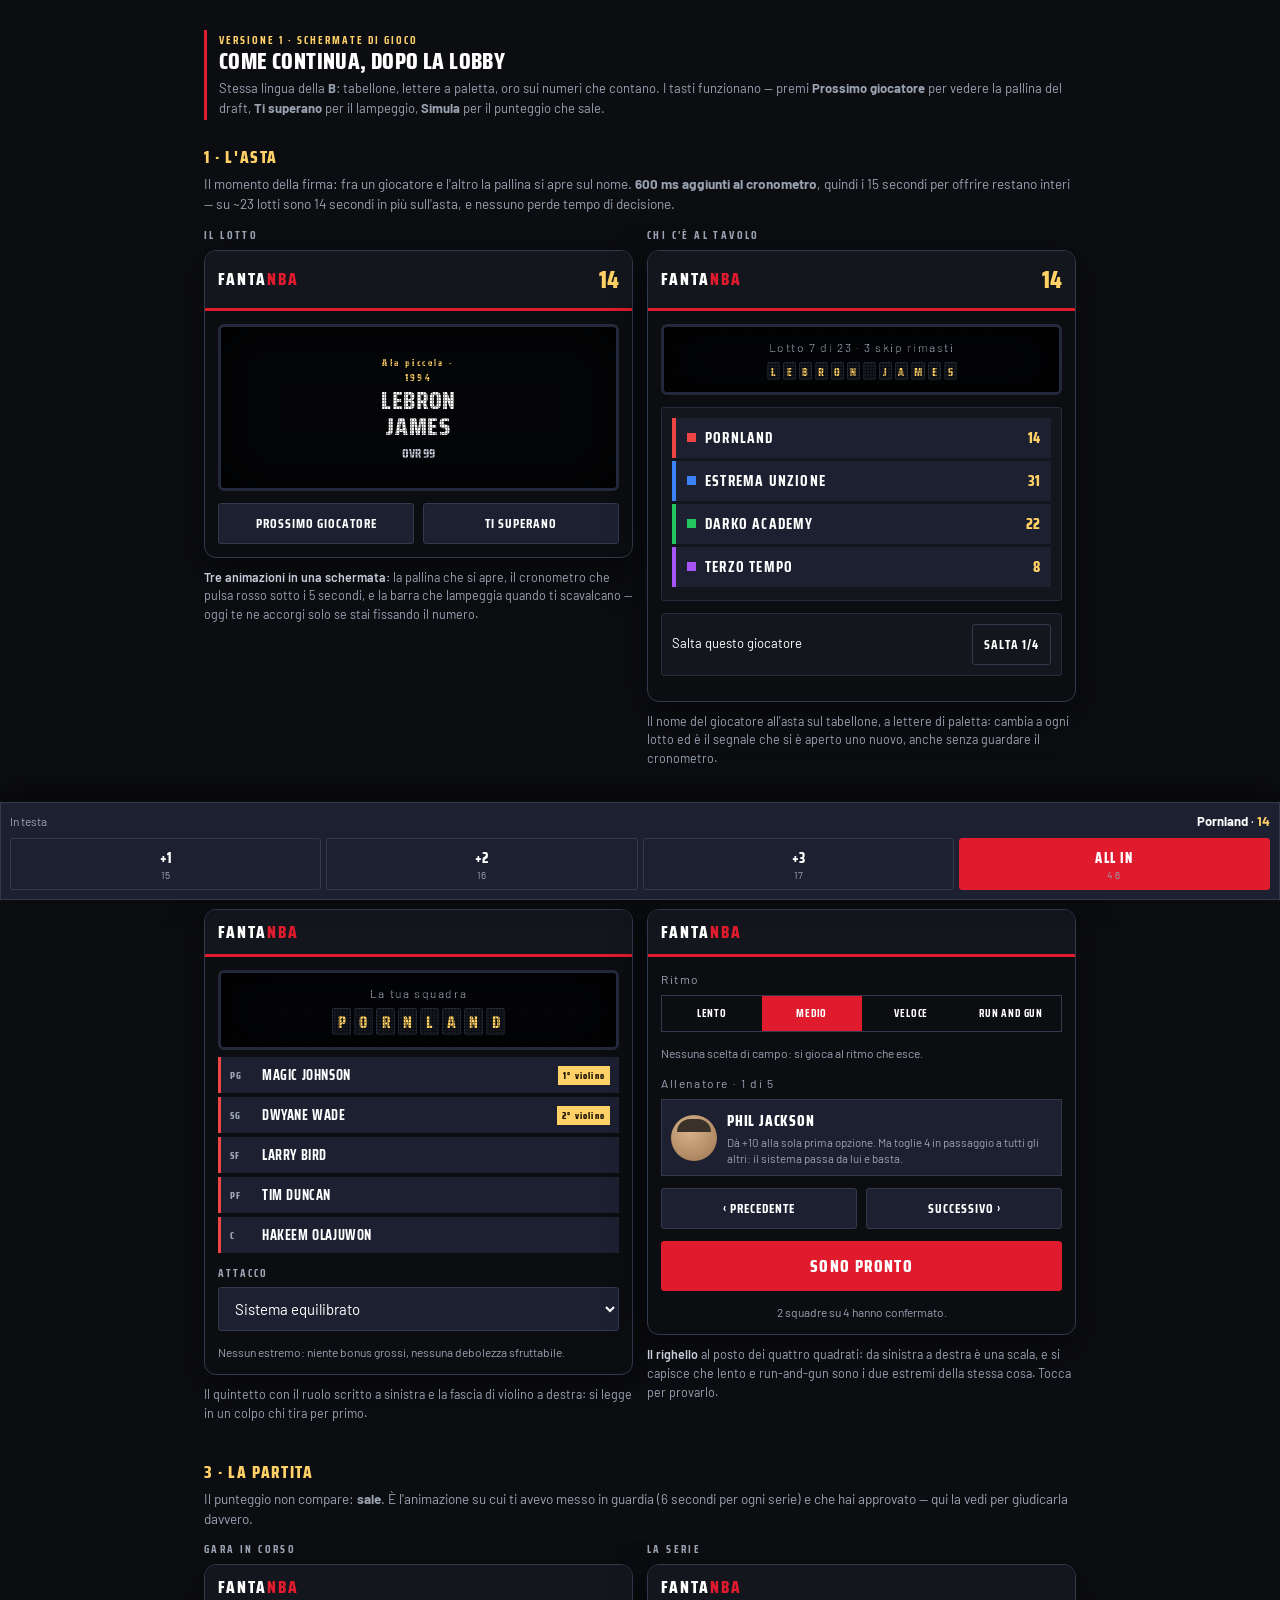
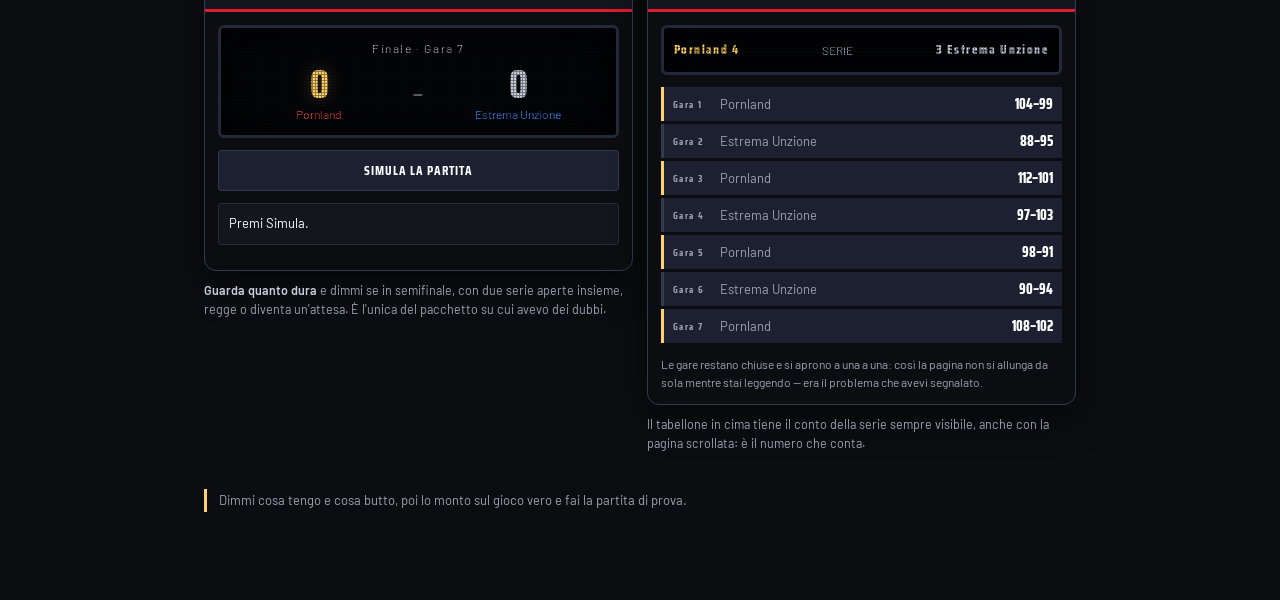
==== anteprima-gioco.html @ 83596731 "anteprima: asta, impostazioni e partita nella lingua della B Le tre schermate che vengono dopo la lo" ====
<!DOCTYPE html>
<html lang="it">
<head>
  <meta charset="utf-8">
  <meta name="viewport" content="width=device-width, initial-scale=1, viewport-fit=cover">
  <meta name="theme-color" content="#0c0d11">
  <title>Fanta NBA — le schermate di gioco nella direzione B</title>

  <link rel="preconnect" href="https://fonts.googleapis.com">
  <link rel="preconnect" href="https://fonts.gstatic.com" crossorigin>
  <link rel="stylesheet" href="https://fonts.googleapis.com/css2?family=Saira+Condensed:wght@600;700;800&family=Barlow:wght@400;500;600;700&display=swap">
  <link rel="stylesheet" href="./css/style.css">

  <style>
    body { padding-bottom: 50px; }
    .wrap { max-width: 900px; margin: 0 auto; padding: 14px; }
    .intro { border-left: 3px solid var(--red); padding: 2px 0 2px 12px; margin: 16px 0 24px; }
    .marchio { font: 700 11px var(--cond); letter-spacing: 2px; text-transform: uppercase; color: var(--gold); }
    .dir { margin-bottom: 36px; }
    .dir > .testa { font: 800 17px var(--cond); letter-spacing: 1.6px; text-transform: uppercase; color: var(--gold); margin-bottom: 4px; }
    .dir > .cosa { font-size: 13.5px; color: var(--muted); margin-bottom: 12px; line-height: 1.5; }
    .coppia { display: grid; gap: 14px; grid-template-columns: 1fr; }
    @media (min-width: 720px) { .coppia { grid-template-columns: 1fr 1fr; } }
    .telefono { border: 1px solid var(--line-2); border-radius: 12px; overflow: hidden;
      background: var(--bg); box-shadow: 0 12px 34px rgba(0,0,0,.5); }
    .finta-topbar { display: flex; align-items: center; justify-content: space-between;
      padding: 9px 13px; background: var(--surface); border-bottom: 3px solid var(--red); }
    .finta-topbar .brand { font: 800 17px var(--cond); letter-spacing: 2px; text-transform: uppercase; }
    .finta-topbar .brand span { color: var(--red); }
    .schermo { padding: 13px; }
    .nota { font-size: 12.5px; color: var(--muted); margin-top: 10px; line-height: 1.5; }
    .nota b { color: var(--muted-2); font-weight: 600; }
    .et { font: 700 11px var(--cond); letter-spacing: 2.4px; text-transform: uppercase; color: var(--muted); margin-bottom: 6px; }

    /* ===== il linguaggio del tabellone, ripreso dalla home ===== */
    .jumbo { background: #05060a; border: 3px solid #23293a; border-radius: 6px;
      padding: 11px 10px 12px; position: relative; overflow: hidden;
      box-shadow: inset 0 0 50px rgba(0,0,0,.9); }
    .jumbo::before { content: ''; position: absolute; inset: 0; pointer-events: none; z-index: 3;
      background-image: radial-gradient(circle, rgba(0,0,0,.42) 1px, transparent 1.1px); background-size: 3px 3px; }
    .flap { display: flex; gap: 3px; justify-content: center; flex-wrap: wrap; }
    .flap span { display: grid; place-items: center; min-width: 19px; height: 27px; padding: 0 2px;
      background: #14181f; border: 1px solid #262d3d; border-radius: 2px;
      font: 800 17px var(--cond); color: var(--gold); backface-visibility: hidden; }
    .flap.mini span { min-width: 13px; height: 18px; font-size: 11.5px; }
    .flap span.gira { animation: paletta .3s ease-in-out; }
    @keyframes paletta { 0%{transform:rotateX(0)} 49%{transform:rotateX(-90deg);color:#6b5a2a}
      51%{transform:rotateX(90deg);color:#6b5a2a} 100%{transform:rotateX(0)} }

    /* ===== 1. ASTA: la pallina che si apre sul nome ===== */
    .lotto { position: relative; min-height: 138px; display: grid; place-items: center; }
    .sfera { position: relative; width: 104px; height: 104px; }
    .mezzo { position: absolute; left: 0; width: 104px; height: 52px;
      background: radial-gradient(circle at 36% 40%, #f5924a, #cf5f1c 60%, #7d340a);
      transition: transform .3s cubic-bezier(.3,.9,.3,1), opacity .2s linear .2s; }
    .mezzo.su { top: 0; border-radius: 104px 104px 0 0; box-shadow: inset 0 3px 8px rgba(255,255,255,.2); }
    .mezzo.giu { top: 52px; border-radius: 0 0 104px 104px; box-shadow: inset 0 -4px 9px rgba(0,0,0,.4); }
    .cuc { position: absolute; left: 0; top: 50px; width: 104px; height: 4px; background: #2a1405; z-index: 2; }
    .aperto .mezzo.su { transform: translateY(-46px) rotate(-10deg); opacity: 0; }
    .aperto .mezzo.giu { transform: translateY(46px) rotate(8deg); opacity: 0; }
    .aperto .cuc { opacity: 0; transition: opacity .15s; }

    .scheda { position: absolute; inset: 0; display: grid; place-items: center; text-align: center;
      opacity: 0; transform: scale(.9); transition: opacity .24s ease-out .18s, transform .3s cubic-bezier(.2,.9,.3,1) .18s; }
    .aperto .scheda { opacity: 1; transform: none; }
    .scheda .ruolo { font: 800 10px var(--cond); letter-spacing: 2.4px; color: var(--gold); }
    .scheda .nome { font: 800 25px/1.04 var(--cond); letter-spacing: .6px; text-transform: uppercase; margin-top: 3px; }
    .scheda .ovr { font: 800 13px var(--cond); color: var(--muted-2); margin-top: 3px; }

    /* il cronometro: negli ultimi cinque secondi pulsa */
    .crono { font: 800 25px var(--cond); color: var(--gold); }
    .crono.rosso { color: var(--red); animation: battito 1s ease-in-out infinite; }
    @keyframes battito { 0%,100%{transform:scale(1);opacity:1} 50%{transform:scale(1.13);opacity:.72} }

    /* superato: la barra lampeggia. E' il buco vero dell'asta di oggi. */
    .bidbar { border: 1px solid var(--line-2); background: var(--surface-2); padding: 9px; margin-top: 10px; }
    .bidbar.superato { animation: lampo .5s ease-out 2; }
    @keyframes lampo { 0%,100%{background:var(--surface-2);border-color:var(--line-2)}
      45%{background:rgba(224,27,46,.26);border-color:var(--red)} }
    .rilanci { display: grid; grid-template-columns: repeat(4,1fr); gap: 5px; margin-top: 7px; }
    .rilanci button { padding: 8px 2px; font: 800 14px var(--cond); }
    .rilanci button small { display: block; font: 400 10px Barlow; color: var(--muted); }

    /* ===== 2. IMPOSTAZIONI ===== */
    .righello { display: flex; gap: 0; margin-top: 7px; border: 1px solid var(--line-2); }
    .righello button { flex: 1; border: 0; border-radius: 0; padding: 9px 2px; background: transparent;
      font: 700 11px var(--cond); letter-spacing: .8px; text-transform: uppercase; }
    .righello button.on { background: var(--red); }
    .slot5 { display: grid; gap: 4px; margin-top: 7px; }
    .slotr { display: flex; align-items: center; gap: 8px; background: var(--surface-2);
      border-left: 3px solid var(--tc); padding: 7px 9px; }
    .slotr .pos { font: 800 10px var(--cond); letter-spacing: 1.4px; color: var(--muted); min-width: 24px; }
    .slotr .gio { font: 700 14px var(--cond); letter-spacing: .6px; text-transform: uppercase; }
    .slotr .v { margin-left: auto; font: 800 9.5px var(--cond); letter-spacing: 1.2px;
      background: var(--gold); color: var(--gold-ink); padding: 2px 5px; }
    .coach { display: flex; align-items: center; gap: 10px; background: var(--surface-2);
      border: 1px solid var(--line-2); padding: 9px; margin-top: 7px; }
    .coach .testa { width: 46px; height: 46px; border-radius: 50%; flex: none;
      background: radial-gradient(circle at 40% 32%, #d9b48c, #9c7550); position: relative; overflow: hidden; }
    .coach .testa::after { content: ''; position: absolute; left: 6px; right: 6px; top: 4px; height: 13px;
      border-radius: 14px 14px 0 0; background: #3a3129; }
    .coach .n { font: 800 15px var(--cond); letter-spacing: .8px; text-transform: uppercase; }
    .coach .d { font-size: 11.5px; color: var(--muted); line-height: 1.35; margin-top: 2px; }

    /* ===== 3. PARTITA ===== */
    .punteggio { display: grid; grid-template-columns: 1fr auto 1fr; align-items: center; gap: 6px; }
    .punteggio .sq { text-align: center; }
    .punteggio .p { font: 800 40px/1 var(--cond); color: var(--gold); text-shadow: 0 0 18px rgba(255,209,102,.3); }
    .punteggio .p.perde { color: var(--muted-2); text-shadow: none; }
    .punteggio .vs { font: 800 12px var(--cond); color: var(--muted); }
    .gara { display: flex; align-items: center; gap: 7px; background: var(--surface-2);
      padding: 6px 9px; margin-bottom: 3px; border-left: 3px solid var(--line-2); }
    .gara.vinta { border-left-color: var(--gold); }
    .gara .g { font: 700 10px var(--cond); letter-spacing: 1.4px; color: var(--muted); min-width: 40px; }
    .gara .r { font: 800 14px var(--cond); margin-left: auto; }
    .serie { font: 800 13px var(--cond); letter-spacing: 1.4px; color: var(--gold); }

    @media (prefers-reduced-motion: reduce) {
      .flap span.gira, .crono.rosso, .bidbar.superato { animation: none !important; }
      .mezzo, .scheda { transition: none !important; }
    }
  </style>
</head>
<body>
  <div class="wrap">
    <div class="intro">
      <p class="marchio">Versione 1 · schermate di gioco</p>
      <h2 style="margin-bottom:6px">Come continua, dopo la lobby</h2>
      <p class="small muted">Stessa lingua della <b>B</b>: tabellone, lettere a paletta, oro sui numeri che
        contano. I tasti funzionano — premi <b>Prossimo giocatore</b> per vedere la pallina del draft,
        <b>Ti superano</b> per il lampeggio, <b>Simula</b> per il punteggio che sale.</p>
    </div>

    <!-- ===================== ASTA ===================== -->
    <section class="dir">
      <div class="testa">1 · L'asta</div>
      <p class="cosa">Il momento della firma: fra un giocatore e l'altro la pallina si apre sul nome.
        <b>600 ms aggiunti al cronometro</b>, quindi i 15 secondi per offrire restano interi — su ~23 lotti
        sono 14 secondi in più sull'asta, e nessuno perde tempo di decisione.</p>
      <div class="coppia">
        <div>
          <div class="et">Il lotto</div>
          <div class="telefono">
            <div class="finta-topbar">
              <div class="brand">FANTA<span>NBA</span></div>
              <span class="crono" id="crono">15</span>
            </div>
            <div class="schermo">
              <div class="jumbo">
                <div class="lotto" id="lotto">
                  <div class="sfera">
                    <div class="mezzo su"></div><div class="cuc"></div><div class="mezzo giu"></div>
                    <div class="scheda">
                      <div class="ruolo" id="r-ruolo">Ala piccola · 1994</div>
                      <div class="nome" id="r-nome">LeBron<br>James</div>
                      <div class="ovr" id="r-ovr">OVR 99</div>
                    </div>
                  </div>
                </div>
              </div>
              <div class="bidbar" id="bidbar">
                <div class="row spread">
                  <span class="tiny muted">In testa</span>
                  <span class="small"><b id="chi-testa">Pornland</b> · <b style="color:var(--gold)" id="q-testa">14</b></span>
                </div>
                <div class="rilanci">
                  <button>+1<small>15</small></button><button>+2<small>16</small></button>
                  <button>+3<small>17</small></button><button class="primary">All in<small>46</small></button>
                </div>
              </div>
              <div class="row mt">
                <button class="sm grow" id="btn-lotto">Prossimo giocatore</button>
                <button class="sm grow" id="btn-superato">Ti superano</button>
              </div>
            </div>
          </div>
          <p class="nota"><b>Tre animazioni in una schermata:</b> la pallina che si apre, il cronometro che
            pulsa rosso sotto i 5 secondi, e la barra che lampeggia quando ti scavalcano — oggi te ne
            accorgi solo se stai fissando il numero.</p>
        </div>

        <div>
          <div class="et">Chi c'è al tavolo</div>
          <div class="telefono">
            <div class="finta-topbar"><div class="brand">FANTA<span>NBA</span></div><span class="crono">15</span></div>
            <div class="schermo">
              <div class="jumbo">
                <p class="tiny muted center" style="margin-bottom:6px;letter-spacing:1.6px">Lotto 7 di 23 · 3 skip rimasti</p>
                <div class="flap mini" id="flap-asta"></div>
              </div>
              <div class="card tight mt">
                <div class="strip t-t1"><span class="dot"></span><span class="nm">Pornland</span>
                  <span class="grow"></span><span class="cr">14</span></div>
                <div class="strip t-t2"><span class="dot"></span><span class="nm">Estrema Unzione</span>
                  <span class="grow"></span><span class="cr">31</span></div>
                <div class="strip t-t3"><span class="dot"></span><span class="nm">Darko Academy</span>
                  <span class="grow"></span><span class="cr">22</span></div>
                <div class="strip t-t4"><span class="dot"></span><span class="nm">Terzo Tempo</span>
                  <span class="grow"></span><span class="cr">8</span></div>
              </div>
              <div class="card tight">
                <div class="row spread">
                  <span class="small">Salta questo giocatore</span>
                  <button class="sm ghost">Salta 1/4</button>
                </div>
              </div>
            </div>
          </div>
          <p class="nota">Il nome del giocatore all'asta sul tabellone, a lettere di paletta: cambia a ogni
            lotto ed è il segnale che si è aperto uno nuovo, anche senza guardare il cronometro.</p>
        </div>
      </div>
    </section>

    <!-- ================= IMPOSTAZIONI ================= -->
    <section class="dir">
      <div class="testa">2 · Le impostazioni tecniche</div>
      <p class="cosa">Tutto in una schermata, come adesso: quintetto, primo e secondo violino, attacco,
        ritmo, allenatore. Qui cambia solo il vestito — il ritmo diventa un <b>righello</b> invece di
        quattro quadrati, e l'allenatore resta uno alla volta con la faccia.</p>
      <div class="coppia">
        <div>
          <div class="et">Quintetto e attacco</div>
          <div class="telefono">
            <div class="finta-topbar"><div class="brand">FANTA<span>NBA</span></div></div>
            <div class="schermo">
              <div class="jumbo">
                <p class="tiny muted center" style="margin-bottom:6px;letter-spacing:1.6px">La tua squadra</p>
                <div class="flap" id="flap-imp"></div>
              </div>
              <div class="slot5">
                <div class="slotr" style="--tc:var(--t1)"><span class="pos">PG</span><span class="gio">Magic Johnson</span><span class="v">1° violino</span></div>
                <div class="slotr" style="--tc:var(--t1)"><span class="pos">SG</span><span class="gio">Dwyane Wade</span><span class="v">2° violino</span></div>
                <div class="slotr" style="--tc:var(--t1)"><span class="pos">SF</span><span class="gio">Larry Bird</span></div>
                <div class="slotr" style="--tc:var(--t1)"><span class="pos">PF</span><span class="gio">Tim Duncan</span></div>
                <div class="slotr" style="--tc:var(--t1)"><span class="pos">C</span><span class="gio">Hakeem Olajuwon</span></div>
              </div>
              <label class="field mt"><span>Attacco</span>
                <select><option>Sistema equilibrato</option><option>Palla alla star</option>
                  <option>Pick and roll</option><option>Gioco dentro-fuori</option></select>
              </label>
              <p class="tiny muted mt">Nessun estremo: niente bonus grossi, nessuna debolezza sfruttabile.</p>
            </div>
          </div>
          <p class="nota">Il quintetto con il ruolo scritto a sinistra e la fascia di violino a destra:
            si legge in un colpo chi tira per primo.</p>
        </div>

        <div>
          <div class="et">Ritmo e allenatore</div>
          <div class="telefono">
            <div class="finta-topbar"><div class="brand">FANTA<span>NBA</span></div></div>
            <div class="schermo">
              <p class="tiny muted" style="letter-spacing:1.6px">Ritmo</p>
              <div class="righello" id="righello">
                <button>Lento</button><button class="on">Medio</button>
                <button>Veloce</button><button>Run and gun</button>
              </div>
              <p class="tiny muted mt" id="ritmo-desc">Nessuna scelta di campo: si gioca al ritmo che esce.</p>

              <p class="tiny muted mt" style="letter-spacing:1.6px">Allenatore · 1 di 5</p>
              <div class="coach">
                <div class="testa"></div>
                <div>
                  <div class="n">Phil Jackson</div>
                  <div class="d">Dà +10 alla sola prima opzione. Ma toglie 4 in passaggio a tutti gli altri:
                    il sistema passa da lui e basta.</div>
                </div>
              </div>
              <div class="row mt">
                <button class="sm grow">‹ Precedente</button>
                <button class="sm grow">Successivo ›</button>
              </div>
              <button class="primary wide mt">Sono pronto</button>
              <p class="tiny muted center mt">2 squadre su 4 hanno confermato.</p>
            </div>
          </div>
          <p class="nota"><b>Il righello</b> al posto dei quattro quadrati: da sinistra a destra è una scala,
            e si capisce che lento e run-and-gun sono i due estremi della stessa cosa. Tocca per provarlo.</p>
        </div>
      </div>
    </section>

    <!-- ==================== PARTITA ==================== -->
    <section class="dir">
      <div class="testa">3 · La partita</div>
      <p class="cosa">Il punteggio non compare: <b>sale</b>. È l'animazione su cui ti avevo messo in guardia
        (6 secondi per ogni serie) e che hai approvato — qui la vedi per giudicarla davvero.</p>
      <div class="coppia">
        <div>
          <div class="et">Gara in corso</div>
          <div class="telefono">
            <div class="finta-topbar"><div class="brand">FANTA<span>NBA</span></div></div>
            <div class="schermo">
              <div class="jumbo">
                <p class="tiny muted center" style="margin-bottom:8px;letter-spacing:1.6px">Finale · Gara 7</p>
                <div class="punteggio">
                  <div class="sq">
                    <div class="p" id="pa">0</div>
                    <div class="tiny" style="color:var(--t1)">Pornland</div>
                  </div>
                  <div class="vs">—</div>
                  <div class="sq">
                    <div class="p perde" id="pb">0</div>
                    <div class="tiny" style="color:var(--t2)">Estrema Unzione</div>
                  </div>
                </div>
              </div>
              <button class="sm wide mt" id="btn-sim">Simula la partita</button>
              <div class="card tight mt">
                <p class="small" id="cronaca" style="line-height:1.5">Premi Simula.</p>
              </div>
            </div>
          </div>
          <p class="nota"><b>Guarda quanto dura</b> e dimmi se in semifinale, con due serie aperte insieme,
            regge o diventa un'attesa. È l'unica del pacchetto su cui avevo dei dubbi.</p>
        </div>

        <div>
          <div class="et">La serie</div>
          <div class="telefono">
            <div class="finta-topbar"><div class="brand">FANTA<span>NBA</span></div></div>
            <div class="schermo">
              <div class="jumbo">
                <div class="row spread">
                  <span class="serie">Pornland 4</span>
                  <span class="tiny muted">SERIE</span>
                  <span class="serie" style="color:var(--muted-2)">3 Estrema Unzione</span>
                </div>
              </div>
              <div class="mt">
                <div class="gara vinta"><span class="g">Gara 1</span><span class="small muted">Pornland</span><span class="r">104–99</span></div>
                <div class="gara"><span class="g">Gara 2</span><span class="small muted">Estrema Unzione</span><span class="r">88–95</span></div>
                <div class="gara vinta"><span class="g">Gara 3</span><span class="small muted">Pornland</span><span class="r">112–101</span></div>
                <div class="gara"><span class="g">Gara 4</span><span class="small muted">Estrema Unzione</span><span class="r">97–103</span></div>
                <div class="gara vinta"><span class="g">Gara 5</span><span class="small muted">Pornland</span><span class="r">98–91</span></div>
                <div class="gara"><span class="g">Gara 6</span><span class="small muted">Estrema Unzione</span><span class="r">90–94</span></div>
                <div class="gara vinta"><span class="g">Gara 7</span><span class="small muted">Pornland</span><span class="r">108–102</span></div>
              </div>
              <p class="tiny muted mt">Le gare restano chiuse e si aprono a una a una: così la pagina non
                si allunga da sola mentre stai leggendo — era il problema che avevi segnalato.</p>
            </div>
          </div>
          <p class="nota">Il tabellone in cima tiene il conto della serie sempre visibile, anche con la
            pagina scrollata: è il numero che conta.</p>
        </div>
      </div>
    </section>

    <div class="intro" style="border-color:var(--gold)">
      <p class="small muted">Dimmi cosa tengo e cosa butto, poi lo monto sul gioco vero e fai la partita
        di prova.</p>
    </div>
  </div>

  <script>
    const NOMI = ['Pornland', 'Estrema Unzione', 'Darko Academy', 'Terzo Tempo', 'Sam Bowie Fan Club',
      'Doppio Palleggio', 'Qué Mirás Bobo', 'Reparto Cardiologia', 'Tony Montana', 'Leuvenia'];
    const GIOCATORI = [
      { n: 'LeBron<br>James', r: 'Ala piccola · 2003', o: 99 },
      { n: 'Hakeem<br>Olajuwon', r: 'Centro · 1984', o: 97 },
      { n: 'Dwyane<br>Wade', r: 'Guardia · 2003', o: 96 },
      { n: 'Luka<br>Doncic', r: 'Playmaker · 2018', o: 99 },
      { n: 'Larry<br>Bird', r: 'Ala piccola · 1979', o: 98 },
    ];

    function flap(box, testo, animare) {
      if (!box) return;
      box.innerHTML = testo.toUpperCase().split('')
        .map((c) => `<span>${c === ' ' ? '&nbsp;' : c}</span>`).join('');
      if (!animare) return;
      box.querySelectorAll('span').forEach((s, i) => setTimeout(() => s.classList.add('gira'), i * 45));
    }
    flap(document.getElementById('flap-asta'), GIOCATORI[0].n.replace('<br>', ' '), false);
    flap(document.getElementById('flap-imp'), 'Pornland', false);

    /* ---- 1. la pallina del draft ---- */
    let g = 0;
    const lotto = document.getElementById('lotto');
    lotto.classList.add('aperto');
    document.getElementById('btn-lotto').addEventListener('click', () => {
      lotto.classList.remove('aperto');          // si richiude
      g = (g + 1) % GIOCATORI.length;
      setTimeout(() => {
        const p = GIOCATORI[g];
        document.getElementById('r-nome').innerHTML = p.n;
        document.getElementById('r-ruolo').textContent = p.r;
        document.getElementById('r-ovr').textContent = 'OVR ' + p.o;
        flap(document.getElementById('flap-asta'), p.n.replace('<br>', ' '), true);
        lotto.classList.add('aperto');           // e si riapre: 600ms in tutto
      }, 300);
    });

    /* ---- il cronometro ---- */
    let t = 15;
    const crono = document.querySelectorAll('.crono');
    setInterval(() => {
      t = t <= 1 ? 15 : t - 1;
      crono.forEach((c) => {
        c.textContent = t;
        c.classList.toggle('rosso', t <= 5);
      });
    }, 1000);

    /* ---- ti superano ---- */
    document.getElementById('btn-superato').addEventListener('click', () => {
      const b = document.getElementById('bidbar');
      b.classList.remove('superato'); void b.offsetWidth; b.classList.add('superato');
      document.getElementById('chi-testa').textContent = NOMI[1 + Math.floor(Math.random() * 3)];
      document.getElementById('q-testa').textContent = 14 + Math.ceil(Math.random() * 6);
    });

    /* ---- il ritmo come righello ---- */
    const DESC = ['Partita corta. Protegge chi è sfavorito e chi ha un quintetto squilibrato.',
      'Nessuna scelta di campo: si gioca al ritmo che esce.',
      'Più possessi: premia atletismo e tiro, chiede gambe.',
      'Nessun freno. La squadra migliore vince più spesso, la peggiore crolla.'];
    document.getElementById('righello').addEventListener('click', (ev) => {
      const b = ev.target.closest('button'); if (!b) return;
      const bs = [...ev.currentTarget.querySelectorAll('button')];
      bs.forEach((x) => x.classList.remove('on'));
      b.classList.add('on');
      document.getElementById('ritmo-desc').textContent = DESC[bs.indexOf(b)];
    });

    /* ---- 3. il punteggio che sale ---- */
    const CRONACHE = ['Pornland non ha mai mollato il canestro.',
      'Gara 7 decisa ai liberi, come si conviene.',
      'Estrema Unzione ha tirato col 31%: il nome era un presagio.'];
    document.getElementById('btn-sim').addEventListener('click', (ev) => {
      ev.target.disabled = true;
      const fa = 108, fb = 102, dur = 800, t0 = performance.now();
      const pa = document.getElementById('pa'), pb = document.getElementById('pb');
      document.getElementById('cronaca').textContent = '…';
      const passo = (ora) => {
        const k = Math.min(1, (ora - t0) / dur);
        // parte forte e frena: un contatore lineare sembra rotto
        const e = 1 - Math.pow(1 - k, 3);
        pa.textContent = Math.round(fa * e);
        pb.textContent = Math.round(fb * e);
        if (k < 1) requestAnimationFrame(passo);
        else {
          document.getElementById('cronaca').textContent =
            CRONACHE[Math.floor(Math.random() * CRONACHE.length)];
          ev.target.disabled = false;
        }
      };
      requestAnimationFrame(passo);
    });
  </script>
</body>
</html>
---- css/style.css ----
/* style.css — direzione "Diretta TV".
   Linguaggio da grafica di telecronaca: tagli obliqui, condensato maiuscolo,
   rosso da lower-third, oro per i numeri che contano, angoli vivi.
   Mobile-first, nessun framework. */

/* I font si caricano da index.html con un <link>: un @import qui bloccherebbe
   il rendering finché il foglio esterno non arriva. */

:root {
  --bg: #0c0d11;
  --surface: #14161d;
  --surface-2: #1c2030;
  --line: #262b39;
  --line-2: #333a4d;
  --text: #ffffff;
  --muted: #9aa3b2;
  --muted-2: #c6cddb;

  --red: #e01b2e;        /* il rosso della grafica TV: azioni e accenti */
  --red-deep: #a00f1f;
  --gold: #ffd166;       /* i numeri che contano: crediti, timer, rating */
  --gold-ink: #1a1205;
  --ok: #34d399;
  --bad: #ff5a6a;
  --warning: #ffd166;

  /* un colore per POSIZIONE, non per nome: rinominare le squadre non tocca il CSS */
  --t1: #ef4444;
  --t2: #3b82f6;
  --t3: #22c55e;
  --t4: #a855f7;
  --t5: #f97316;
  --t6: #06b6d4;
  --t7: #ec4899;
  --t8: #84cc16;
  --t9: #eab308;
  --t10: #8b93f8;
  --t11: #2dd4bf;
  --t12: #fb7185;

  --r: 3px;              /* angoli quasi vivi: è una grafica televisiva */
  --gap: 12px;
  --cond: 'Saira Condensed', 'Arial Narrow', sans-serif;
}

* { box-sizing: border-box; margin: 0; padding: 0; -webkit-tap-highlight-color: transparent; }

body {
  background: var(--bg);
  color: var(--text);
  font: 400 16px/1.5 Barlow, -apple-system, BlinkMacSystemFont, 'Segoe UI', sans-serif;
  padding: 0 0 80px;
  overflow-x: hidden;
}

#app { max-width: 720px; margin: 0 auto; padding: 14px; }

h1, h2, h3 { font-family: var(--cond); font-weight: 800; line-height: 1.05; letter-spacing: 0.4px; text-transform: uppercase; }
h1 { font-size: 30px; margin-bottom: 4px; }
h2 { font-size: 23px; margin-bottom: 10px; }
h3 { font-size: 17px; }

.muted { color: var(--muted); }
.small { font-size: 13px; }
.tiny { font-size: 12px; }
.center { text-align: center; }
.mt { margin-top: var(--gap); }
.mb { margin-bottom: var(--gap); }
.row { display: flex; gap: 9px; align-items: center; }
.row.wrap { flex-wrap: wrap; }
.spread { justify-content: space-between; }
.grow { flex: 1; }

/* ---- barra in alto ---- */
.topbar {
  display: flex; justify-content: space-between; align-items: center; gap: 9px;
  padding: 10px 14px; background: var(--surface);
  border-bottom: 3px solid var(--red);
  position: sticky; top: 0; z-index: 20;
}
.topbar .row { flex-wrap: wrap; justify-content: flex-end; }
.topbar .brand {
  font-family: var(--cond); font-weight: 800; font-size: 19px;
  letter-spacing: 2px; text-transform: uppercase;
}
.topbar .brand span { color: var(--red); }
.code-pill {
  font: 700 13px/1 var(--cond); letter-spacing: 3px;
  background: var(--surface-2); border: 1px solid var(--line-2);
  padding: 7px 10px; border-radius: var(--r);
}

/* ---- blocchi ---- */
.card {
  background: var(--surface); border: 1px solid var(--line);
  border-radius: var(--r); padding: 14px; margin-bottom: var(--gap);
}
.card.tight { padding: 10px; }

/* ---- bottoni ---- */
button {
  font: 600 15px Barlow, sans-serif; color: var(--text);
  background: var(--surface-2); border: 1px solid var(--line-2);
  border-radius: var(--r); padding: 11px 14px; cursor: pointer;
  transition: filter .12s, transform .06s;
}
button:active:not(:disabled) { transform: scale(.97); }
button:disabled { opacity: .3; cursor: not-allowed; }
button.primary {
  background: var(--red); border-color: var(--red); color: #fff;
  font-family: var(--cond); font-weight: 800; font-size: 17px;
  letter-spacing: 1.4px; text-transform: uppercase;
}
button.ghost { background: transparent; }
button.wide { width: 100%; }
button.sm {
  padding: 9px 11px; font-size: 13px;
  font-family: var(--cond); font-weight: 700; letter-spacing: 1px; text-transform: uppercase;
}

input, select {
  font: 400 15px Barlow, sans-serif; color: var(--text); background: var(--surface-2);
  border: 1px solid var(--line-2); border-radius: var(--r); padding: 11px 12px; width: 100%;
}
input:focus, select:focus { outline: 2px solid var(--gold); outline-offset: -1px; }
label.field { display: block; margin-bottom: 10px; }
label.field > span {
  display: block; font: 700 11px var(--cond); letter-spacing: 2px; text-transform: uppercase;
  color: var(--muted); margin-bottom: 5px;
}

/* ---- colori squadra ---- */
.t-t1 { --tc: var(--t1); }
.t-t2 { --tc: var(--t2); }
.t-t3 { --tc: var(--t3); }
.t-t4 { --tc: var(--t4); }
.t-t5 { --tc: var(--t5); }
.t-t6 { --tc: var(--t6); }
.t-t7 { --tc: var(--t7); }
.t-t8 { --tc: var(--t8); }
.t-t9 { --tc: var(--t9); }
.t-t10 { --tc: var(--t10); }
.t-t11 { --tc: var(--t11); }
.t-t12 { --tc: var(--t12); }
.dot { width: 9px; height: 9px; background: var(--tc); flex: none; }

/* ---- sedie (lobby) ---- */
.seats { display: grid; grid-template-columns: 1fr 1fr; gap: 8px; }
.seat {
  border: 1px solid var(--line-2); border-left: 4px solid var(--tc);
  border-radius: var(--r); padding: 11px; background: var(--surface-2); text-align: left;
}
.seat.taken { background: #20263a; }
.seat .nm {
  font: 800 16px var(--cond); letter-spacing: 1.4px; text-transform: uppercase;
  display: flex; align-items: center; gap: 7px;
}
.seat .who { font-size: 12.5px; color: var(--muted); margin-top: 2px; }

/* ---- caselle di ruolo durante l'asta ---- */
/* Cinque "libero" uguali non dicevano chi manca. Con il ruolo scritto sopra,
   il buco si vede senza doverlo cercare. */
.rslots { display: grid; gap: 4px; margin-top: 10px; }
.rslot {
  display: flex; align-items: center; gap: 9px; padding: 7px 9px;
  background: var(--surface-2); border-radius: var(--r);
  border-left: 3px solid var(--line-2);
}
.rslot .pos {
  font: 800 11px var(--cond); letter-spacing: 1.3px; color: var(--muted);
  width: 26px; flex: none;
}
.rslot .nm { flex: 1; min-width: 0; font-size: 13.5px; font-weight: 600;
  overflow: hidden; text-overflow: ellipsis; white-space: nowrap; }
.rslot .ov { font: 800 15px var(--cond); color: var(--gold); }
.rslot.vuoto { background: transparent; border: 1px dashed var(--line-2); border-left-width: 3px; }
.rslot.vuoto .nm { color: var(--muted); }
.rslot.adattato { border-left-color: var(--warning); }

/* ---- gare gia lette, richiuse a una riga ---- */
.game.chiusa { opacity: .62; padding-top: 6px; padding-bottom: 6px; }
.game.chiusa .line { margin: 0; }

/* ---- il cronometro dentro la barra dei rilanci ---- */
/* Decidi se rilanciare guardando i tasti, e i tasti stanno in fondo: senza il
   conto alla rovescia qui accanto stavi scegliendo alla cieca. */
.bidbar-clock {
  max-width: 700px; margin: 0 auto 7px; text-align: center;
  font: 800 13px var(--cond); letter-spacing: 2px; color: var(--muted);
}
.bidbar-clock [data-clock] { color: var(--gold); font-size: 17px; }
.bidbar-clock [data-clock].hot { color: var(--red); }
.bidbar-clock [data-clock].frozen { color: var(--muted); }
.bidbar-clock.paused { opacity: .7; }

/* ---- il referto tattico ---- */
.referto-wrap > summary {
  font: 800 11px var(--cond); letter-spacing: 1.6px; text-transform: uppercase;
  color: var(--gold); padding: 10px 0; cursor: pointer;
}
.ref-blocco { margin-top: 12px; border-left: 3px solid var(--tc); padding-left: 10px; }
.ref-blocco .nm {
  display: flex; align-items: center; gap: 7px; margin-bottom: 5px;
  font: 800 13px var(--cond); letter-spacing: 1.2px; text-transform: uppercase;
}
table.referto { width: 100%; border-collapse: collapse; font-size: 12.5px; }
table.referto td { padding: 5px 4px; border-top: 1px solid var(--line); vertical-align: top; }
table.referto .dim {
  font: 700 9.5px var(--cond); letter-spacing: 1.4px; text-transform: uppercase;
  color: var(--muted); white-space: nowrap; width: 1%;
}
table.referto .scelta { font-weight: 700; }
table.referto .val {
  font: 800 13px var(--cond); text-align: right; white-space: nowrap; width: 1%;
  font-variant-numeric: tabular-nums;
}
table.referto .val.su { color: var(--ok); }
table.referto .val.giu { color: var(--bad); }
table.referto .alt { color: var(--muted); font-size: 11.5px; }
table.referto .alt .ok { color: var(--ok); }
table.referto tr.giusta .scelta { color: var(--ok); }

/* ---- ritmo e allenatore ---- */
.lbl-mini {
  display: block; font: 700 9.5px var(--cond); letter-spacing: 2px;
  text-transform: uppercase; color: var(--muted); margin: 11px 0 6px;
}
.lbl-mini i { text-transform: none; letter-spacing: 0; font-style: normal; }

/* Il ritmo e una manopola continua, non quattro scatole: la barra dice da
   sola che lento e run and gun sono i due estremi della stessa cosa. */
.ritmo-slider { padding: 2px 0 0; }
.rslider {
  -webkit-appearance: none; appearance: none; width: 100%; height: 26px;
  background: transparent; margin: 0; display: block;
}
.rslider::-webkit-slider-runnable-track {
  height: 6px; border-radius: 3px;
  background: linear-gradient(90deg, var(--line-2) 0%, var(--tc) 100%);
}
.rslider::-moz-range-track {
  height: 6px; border-radius: 3px;
  background: linear-gradient(90deg, var(--line-2) 0%, var(--tc) 100%);
}
/* Il pollice e grande: si trascina col dito, non col mouse. */
.rslider::-webkit-slider-thumb {
  -webkit-appearance: none; appearance: none;
  width: 24px; height: 24px; margin-top: -9px; border-radius: 50%;
  background: var(--text); border: 3px solid var(--tc); box-shadow: 0 2px 6px rgba(0, 0, 0, .5);
}
.rslider::-moz-range-thumb {
  width: 24px; height: 24px; border-radius: 50%;
  background: var(--text); border: 3px solid var(--tc); box-shadow: 0 2px 6px rgba(0, 0, 0, .5);
}
.rslider:disabled { opacity: .5; }
.rtacche { display: flex; justify-content: space-between; margin-top: 1px; }
.rtacche span {
  font: 700 9px var(--cond); letter-spacing: .9px; text-transform: uppercase;
  color: var(--muted); flex: 1; text-align: center;
}
.rtacche span:first-child { text-align: left; }
.rtacche span:last-child { text-align: right; }
.rtacche span.on { color: var(--tc); }

/* Gli allenatori si sfogliano uno alla volta: cinque schede intere aperte
   insieme erano troppo da leggere, e si finiva per sceglierne una a caso. */
.cfrecce { display: flex; gap: 5px; }
.cfr {
  width: 30px; height: 30px; padding: 0; line-height: 1;
  background: var(--surface-2); border: 1px solid var(--line-2);
  border-radius: var(--r); color: var(--muted-2); font-size: 18px; font-weight: 700;
}
.cstrip {
  display: flex; gap: 10px; overflow-x: auto; scroll-snap-type: x mandatory;
  -webkit-overflow-scrolling: touch; scrollbar-width: none; padding-bottom: 2px;
}
.cstrip::-webkit-scrollbar { display: none; }
/* Tutto in colonna: faccia sopra, testo sotto a tutta larghezza. Affiancati,
   su un telefono il testo si riduceva a una colonna da una parola per riga. */
.ccard {
  flex: 0 0 100%; min-width: 0; scroll-snap-align: start;
  display: flex; flex-direction: column; gap: 9px;
  padding: 11px; background: var(--surface-2);
  border: 1px solid var(--line-2); border-radius: var(--r);
}
.ccard.on { border-color: var(--tc); box-shadow: inset 0 0 0 1px var(--tc); }
.ctesta { display: flex; align-items: flex-start; justify-content: space-between; gap: 10px; }
.cface { flex: none; }
.cface .avatar { display: block; border-radius: 10px; }
.cinfo { min-width: 0; }
.cinfo b { display: block; font: 800 16px var(--cond); letter-spacing: 1px; text-transform: uppercase; }
.ccard.on .cinfo b { color: var(--tc); }
.cid {
  display: block; font: 700 9.5px var(--cond); letter-spacing: 1.6px;
  text-transform: uppercase; color: var(--gold); margin-bottom: 6px;
}
.cdesc { font-size: 13px; line-height: 1.4; color: var(--muted-2); margin: 0 0 6px; }
.ceff { font-size: 11.5px; line-height: 1.35; color: var(--muted); margin: 0 0 3px; }
.cvia { font-size: 10.5px; color: var(--muted); margin: 0; opacity: .8; }
.csel {
  min-height: 34px; margin-top: auto;
  display: flex; align-items: center; justify-content: center;
  background: var(--surface); border: 1px solid var(--line-2); border-radius: var(--r);
  color: var(--muted-2); font: 800 11px var(--cond); letter-spacing: 1.8px; text-transform: uppercase;
}
.csel.on { background: var(--tc); border-color: var(--tc); color: #0e1119; }
.cconta {
  flex: none; font: 700 10px var(--cond); letter-spacing: 1.2px;
  color: var(--muted); opacity: .75;
}
/* Su schermi larghi se ne vedono due, ma si sfoglia allo stesso modo. */
@media (min-width: 620px) { .ccard { flex-basis: calc(50% - 5px); } }

/* ---- classifica di stagione regolare ---- */
.classifica { width: 100%; border-collapse: collapse; font-size: 14px; }
.classifica th {
  font: 700 9.5px var(--cond); letter-spacing: 2px; text-transform: uppercase;
  color: var(--muted); text-align: left; padding: 0 6px 7px; font-weight: 700;
}
.classifica td { padding: 9px 6px; border-top: 1px solid var(--line); vertical-align: middle; }
.classifica tr.out td { opacity: .5; }
.classifica .pos { font: 800 15px var(--cond); color: var(--muted); width: 22px; text-align: center; }
.classifica .sq {
  font: 800 13.5px var(--cond); letter-spacing: 1.1px; text-transform: uppercase;
  display: flex; align-items: center; gap: 7px;
}
.classifica .rec { white-space: nowrap; font-variant-numeric: tabular-nums; }
.classifica .rec b { font: 800 16px var(--cond); }
.classifica .diff { color: var(--muted); font-variant-numeric: tabular-nums; text-align: right; }
.classifica .esito { text-align: right; }
.tag.in { background: var(--ok); border-color: var(--ok); color: #06130d; }
.tag.fuori { background: transparent; border: 1px solid var(--line-2); color: var(--muted); }
.log b.w { color: var(--gold); }

/* ---- il giocatore in asta ---- */
.card.lot {
  padding: 0; overflow: hidden; border: none;
  background: var(--surface);
}
.lot-head {
  /* il taglio obliquo è la firma della grafica TV */
  background: linear-gradient(100deg, var(--red) 0%, var(--red-deep) 52%, var(--surface) 52.4%, var(--surface-2) 100%);
  padding: 15px 16px 14px;
  display: flex; align-items: flex-end; justify-content: space-between; gap: 12px;
}
.lot .eyebrow {
  font: 800 10.5px var(--cond); letter-spacing: 2.6px; text-transform: uppercase;
  opacity: .9; margin-bottom: 3px;
}
.lot .nm {
  font: 800 34px/0.96 var(--cond); letter-spacing: 0.5px; text-transform: uppercase;
  transform: skewX(-6deg); transform-origin: left bottom;
}
.lot .meta { font-size: 12.5px; color: #e8ecf4; margin-top: 7px; }
.lot .ovr { flex: none; text-align: right; transform: skewX(-6deg); }
.lot .ovr b { display: block; font: 800 44px/0.88 var(--cond); }
.lot .ovr i {
  display: block; font: 700 9.5px var(--cond); font-style: normal;
  letter-spacing: 2.4px; color: var(--gold); margin-top: 2px;
}

/* attributi come tessere da tabellone, non come barre */
.attrs {
  display: grid; grid-template-columns: repeat(4, minmax(0, 1fr));
  gap: 1px; background: var(--line); border-top: 1px solid var(--line);
}
.attr { background: var(--surface); padding: 8px 4px; text-align: center; }
.attr .bar { display: none; }
.attr .lbl { display: flex; flex-direction: column-reverse; align-items: center; gap: 1px; }
.attr .lbl b { font: 800 20px/1 var(--cond); }
.attr .lbl span {
  font: 600 8.5px/1.25 Barlow, sans-serif; letter-spacing: .3px;
  text-transform: uppercase; color: var(--muted);
}

/* comandi del banditore */
.host-bar {
  display: flex; gap: 5px; flex-wrap: wrap;
  padding: 10px 12px; background: var(--surface-2); border-top: 1px solid var(--line);
}
.host-bar button { flex: 1 1 auto; }
.host-bar button:first-child { flex: 0 0 auto; }  /* il tasto stop resta quadrato */
.manual { padding: 0 12px 12px; background: var(--surface-2); text-align: left; }

/* ---- offerta corrente: barra spezzata con il cronometro a destra ---- */
.card.bidbox {
  padding: 0; display: flex; align-items: stretch; overflow: hidden;
  border: none; border-left: 5px solid var(--gold); background: var(--surface);
}
.bid-info { flex-grow: 1; padding: 11px 14px; min-width: 0; }
.bidnow { font: 800 31px/1 var(--cond); }
.bidnow small { font: 600 13px Barlow, sans-serif; color: var(--muted); }
.bidder { font-size: 12.5px; color: var(--muted-2); margin-top: 2px; }
.clock {
  flex: none; display: flex; align-items: center;
  padding: 0 18px; background: var(--gold); color: var(--gold-ink);
  font: 800 24px var(--cond); letter-spacing: 1px;
}
.clock.hot { background: var(--red); color: #fff; }
.clock.frozen { background: var(--surface-2); color: var(--gold); border-left: 1px solid var(--line); }
.bidbox.paused { opacity: .8; }

/* ---- la tua squadra ---- */
.card.mine { border: none; border-top: 3px solid var(--tc); background: var(--surface); }
.card.mine h3 { display: flex; align-items: center; gap: 7px; }
.mine-nums { display: flex; gap: 20px; margin: 10px 0 10px; align-items: baseline; }
.mine-nums div { display: flex; align-items: baseline; gap: 5px; }
.mine-nums b { font: 800 24px/1 var(--cond); color: var(--gold); }
.mine-nums span { font-size: 10.5px; color: var(--muted); }
.chips { display: flex; flex-wrap: wrap; gap: 4px; }
.chip {
  font-size: 11.5px; padding: 4px 8px; border-radius: var(--r);
  background: var(--surface-2); border: 1px solid var(--line);
}
.chip b { font-family: var(--cond); font-size: 13px; color: var(--gold); }
.chip.empty { color: var(--muted); border-style: dashed; }
.tag.lead { background: var(--red); border-color: var(--red); color: #fff; }
.tag.bot { background: transparent; border: 1px solid var(--line-2); color: var(--muted); letter-spacing: 1.4px; }
.bot-zona { border-top: 1px solid var(--line); margin-top: 9px; padding-top: 9px; }
.warn-txt { color: var(--gold); margin-top: 8px; }

/* ---- strisce squadra ---- */
.strip {
  display: flex; align-items: center; gap: 9px; padding: 8px 11px;
  border: none; border-left: 4px solid var(--tc);
  background: var(--surface-2); margin-bottom: 3px;
}
/* i nomi possono essere lunghi ("FollowTheLeader"): troncare, mai sfondare */
.strip .nm {
  font: 700 15px var(--cond); letter-spacing: 1.2px; text-transform: uppercase;
  min-width: 0; overflow: hidden; text-overflow: ellipsis; white-space: nowrap;
}
.strip .cr { font: 800 15px var(--cond); color: var(--gold); }

/* ---- il nome della tua squadra, in lobby ---- */
/* Non si scrive, si pesca: il tasto ne da un altro. Serve a riempire i
   secondi di attesa mentre gli altri entrano. */
.nome-mio {
  display: flex; align-items: center; gap: 11px;
  background: var(--surface-2); border-left: 4px solid var(--tc);
  padding: 9px 11px;
}
/* Il rullo taglia il nome in arrivo mentre sale: senza, si vedrebbe entrare
   da sopra il paragrafo accanto. */
.rullo { overflow: hidden; display: block; }
.nm-grande {
  display: block;
  font: 800 22px/1.15 var(--cond); letter-spacing: 1.2px; text-transform: uppercase;
  overflow: hidden; text-overflow: ellipsis; white-space: nowrap;
}

/* L'animazione la accende app.js SOLO quando il nome cambia davvero: render()
   riscrive tutto l'HTML a ogni ridisegno, quindi una regola CSS da sola
   ripartirebbe anche quando il nome e rimasto lo stesso. */
@keyframes nome-scambio {
  0%   { opacity: 0; transform: translateY(85%); }
  65%  { opacity: 1; transform: translateY(-7%); }
  100% { opacity: 1; transform: none; }
}
.scambia { animation: nome-scambio .3s cubic-bezier(.2,.9,.3,1); }

/* Chi ha chiesto meno movimento vede i cambiamenti, non le animazioni. */
@media (prefers-reduced-motion: reduce) {
  .scambia { animation: none; }
}
.strip .ros { font-size: 11px; color: var(--muted); line-height: 1.35; }
.strip.leading { box-shadow: inset 0 0 0 1px var(--red); }

/* ---- "Le squadre": il profilo è il motivo per cui la schermata esiste ---- */
.identita {
  font: 700 12.5px var(--cond); letter-spacing: 1.4px; text-transform: uppercase;
  color: var(--gold); margin-top: 6px; line-height: 1.45;
}
.tattica { margin-top: 12px; padding-top: 12px; border-top: 1px solid var(--line); }
.tattica .row { align-items: flex-start; }
.tattica .field { margin-bottom: 8px; }

/* ---- quintetti ---- */
.slots { display: flex; flex-direction: column; gap: 3px; }
.slot {
  display: flex; align-items: center; gap: 10px; padding: 9px 11px;
  border: none; border-left: 4px solid var(--line-2); border-radius: 0;
  background: var(--surface-2); cursor: pointer; text-align: left; width: 100%;
}
.slot.sel { border-left-color: var(--gold); background: #2a2718; }
.slot .pos { font: 800 13px var(--cond); letter-spacing: 1px; color: var(--gold); width: 26px; flex: none; }
.slot .nm { font-weight: 600; font-size: 14px; flex: 1; }
.slot .warn { font: 700 10px var(--cond); letter-spacing: 1px; text-transform: uppercase; color: var(--bad); }
.slot .ov { font: 800 14px var(--cond); color: var(--muted); }

/* ---- playoff ---- */
.series-hdr { display: flex; align-items: center; justify-content: space-between; gap: 10px; }
.vs { font: 800 21px var(--cond); letter-spacing: 1px; text-transform: uppercase; }
.vs .muted { font-size: 15px; }
.score-big { font: 800 28px/1 var(--cond); color: var(--gold); }
.game { border-top: 1px solid var(--line); padding: 11px 0; }
.game:first-of-type { border-top: none; }
.game .line { display: flex; justify-content: space-between; align-items: baseline; gap: 10px; }
.game .gname {
  font: 800 10.5px var(--cond); letter-spacing: 2.4px; text-transform: uppercase;
  color: #fff; background: var(--red); padding: 3px 8px;
}
.game .res { font: 800 19px var(--cond); letter-spacing: .6px; }
.game .res .w { color: var(--gold); }
.game .story { font-size: 14.5px; color: var(--muted-2); margin-top: 7px; line-height: 1.55; }
.box { margin-top: 8px; font-size: 12px; color: var(--muted); }
.box table { width: 100%; border-collapse: collapse; }
.box td { padding: 2px 0; }
.box td.n { color: var(--text); }
.box td.num { text-align: right; font-family: var(--cond); font-weight: 700; font-size: 14px; width: 34px; }

.mvp { background: var(--surface-2); border-left: 5px solid var(--gold); padding: 11px 13px; margin-top: 12px; }
.mvp .t { font: 800 10px var(--cond); letter-spacing: 2.6px; text-transform: uppercase; color: var(--gold); }
.mvp .n { font: 800 22px var(--cond); letter-spacing: .6px; text-transform: uppercase; margin-top: 1px; }

.why { margin-top: 14px; }
.why h3 { border-left: 4px solid var(--red); padding-left: 9px; }
.why li { margin: 0 0 8px 18px; font-size: 14.5px; color: var(--muted-2); line-height: 1.5; }

.champ {
  text-align: center; padding: 24px 16px; margin-bottom: var(--gap);
  background: linear-gradient(100deg, var(--red) 0%, var(--red-deep) 58%, #1c2030 58.4%, #262d42 100%);
  color: #fff;
}
.champ .t { font: 800 11px var(--cond); letter-spacing: 3.4px; text-transform: uppercase; opacity: .85; }
.champ .n { font: 800 44px/1 var(--cond); letter-spacing: 1px; text-transform: uppercase; transform: skewX(-6deg); }
.champ .small { margin-top: 5px; }

.tag {
  display: inline-block; font: 700 10.5px var(--cond); letter-spacing: 1.6px; text-transform: uppercase;
  padding: 4px 8px; background: var(--surface-2); border: 1px solid var(--line-2); color: var(--muted);
}
.banner {
  border-left: 5px solid var(--gold); background: #2a2413; color: var(--gold);
  padding: 10px 12px; font-size: 13.5px; margin-bottom: var(--gap);
}
.banner.err { border-left-color: var(--red); background: #2a1216; color: #ffb3bb; }

.log { max-height: 190px; overflow-y: auto; font-size: 13px; }
.log div { padding: 5px 0; border-bottom: 1px solid var(--line); display: flex; justify-content: space-between; gap: 8px; }
.log div:last-child { border-bottom: none; }

details summary {
  cursor: pointer; font: 700 12px var(--cond); letter-spacing: 1.6px; text-transform: uppercase;
  color: var(--muted); padding: 5px 0;
}

.reset-zone { margin-top: 28px; padding-top: 16px; border-top: 1px solid var(--line); }

/* ---- albo d'oro ---- */
.albo { display: flex; flex-direction: column; gap: 3px; }
.albo-riga {
  display: flex; align-items: baseline; gap: 7px; padding: 8px 11px;
  background: var(--surface-2); border-left: 4px solid var(--tc);
}
.albo-riga .nm { font: 700 15px var(--cond); letter-spacing: 1.2px; text-transform: uppercase; }
.albo-riga .dot { align-self: center; }
.albo-riga b { font: 800 19px var(--cond); color: var(--gold); }

/* ---- barra dei rilanci, fissa in fondo ---- */
/* --vv-bottom lo calcola app.js dal viewport VISIVO: su iOS il viewport di
   layout si estende dietro la barra di Safari, e senza questo scostamento
   i tasti restano tagliati a metà sotto la toolbar. Vale 0 ovunque altro. */
.bidbar {
  position: fixed; left: 0; right: 0; bottom: var(--vv-bottom, 0px); z-index: 30;
  background: var(--surface); border-top: 3px solid var(--red);
  padding: 9px 12px calc(9px + env(safe-area-inset-bottom));
  box-shadow: 0 -10px 26px rgba(0, 0, 0, .5);
  transition: bottom .12s ease-out;
}
.bidrow { display: flex; align-items: center; gap: 5px; flex-wrap: wrap; max-width: 700px; margin: 0 auto; }
.bidrow + .bidrow { margin-top: 6px; }
.bidrow .who {
  display: flex; align-items: center; gap: 5px;
  flex: 0 1 auto; max-width: 96px; min-width: 0;
  font: 700 12px var(--cond); letter-spacing: 1.2px; text-transform: uppercase;
  overflow: hidden; text-overflow: ellipsis; white-space: nowrap;
}
.bidrow .who .dot { flex: none; }
.bidbtn {
  flex: 1; min-height: 54px; display: flex; flex-direction: column;
  align-items: center; justify-content: center; gap: 0;
  background: var(--surface-2); border: 1px solid var(--line-2); border-radius: var(--r);
  color: var(--text); padding: 6px 4px;
}
.bidbtn span:first-child { font: 800 21px/1 var(--cond); }
.bidbtn small { font: 600 10.5px Barlow, sans-serif; color: var(--muted); }
.bidbtn.allin { background: var(--red); border-color: var(--red); }
.bidbtn.allin span:first-child { font-size: 15px; letter-spacing: 1.4px; }
.bidbtn.allin small { color: rgba(255, 255, 255, .85); }
.bidbtn.allin.armed { background: var(--gold); border-color: var(--gold); color: var(--gold-ink); }
.bidbtn.allin.armed small { color: var(--gold-ink); }
.bidbtn:disabled small { display: none; }
.flatnote {
  flex: 1; text-align: center; font-size: 13px; color: var(--muted);
  padding: 14px 8px; background: var(--surface-2);
}
.flatnote.lead { color: var(--gold); font-weight: 700; }
.skiprow {
  max-width: 700px; margin: 7px auto 0; display: flex; align-items: center;
  gap: 9px; justify-content: center;
}
.skipbtn {
  padding: 7px 12px; background: transparent; border: 1px dashed var(--line-2);
  border-radius: var(--r); color: var(--muted-2);
  font: 700 11px var(--cond); letter-spacing: 1.6px; text-transform: uppercase;
}
.skipbtn b { color: var(--gold); font-size: 13px; margin-left: 3px; }
.skipbtn.on { border-style: solid; border-color: var(--gold); color: var(--gold); }
.skiprow.finiti {
  font: 700 10.5px var(--cond); letter-spacing: 1.4px; text-transform: uppercase;
  color: var(--red); opacity: .9;
}

/* spazio sotto il contenuto: la barra è fixed e altrimenti coprirebbe il fondo.
   Include lo scostamento della toolbar, così anche l'ultima riga resta leggibile. */
.bidbar-spacer { height: calc(124px + var(--vv-bottom, 0px)); }
.bidbar-spacer.tall { height: calc(190px + var(--vv-bottom, 0px)); }

/* Il selettore di squadra: compare solo quando chi ospita ne ha in mano più di
   tre. Scorre in orizzontale, così dodici squadre non alzano la barra. */
.bidpick {
  display: flex; gap: 6px; overflow-x: auto; padding-bottom: 7px; margin-bottom: 7px;
  border-bottom: 1px solid var(--line); max-width: 700px; margin-left: auto; margin-right: auto;
  scrollbar-width: none;
}
.bidpick::-webkit-scrollbar { display: none; }
.pickchip {
  flex: none; display: flex; align-items: center; gap: 5px;
  background: var(--surface-2); border: 1px solid var(--line-2); border-radius: var(--r);
  color: var(--muted); padding: 7px 9px;
  font: 700 11.5px var(--cond); letter-spacing: 1.1px; text-transform: uppercase;
}
.pickchip b { font: 800 13px var(--cond); color: var(--gold); }
.pickchip.on { background: var(--tc); border-color: var(--tc); color: #0e1119; }
.pickchip.on b { color: #0e1119; }
.pickchip.out { opacity: .42; }

@media (min-width: 600px) {
  .seats { grid-template-columns: repeat(4, 1fr); }
  .attrs { grid-template-columns: repeat(8, minmax(0, 1fr)); }
}
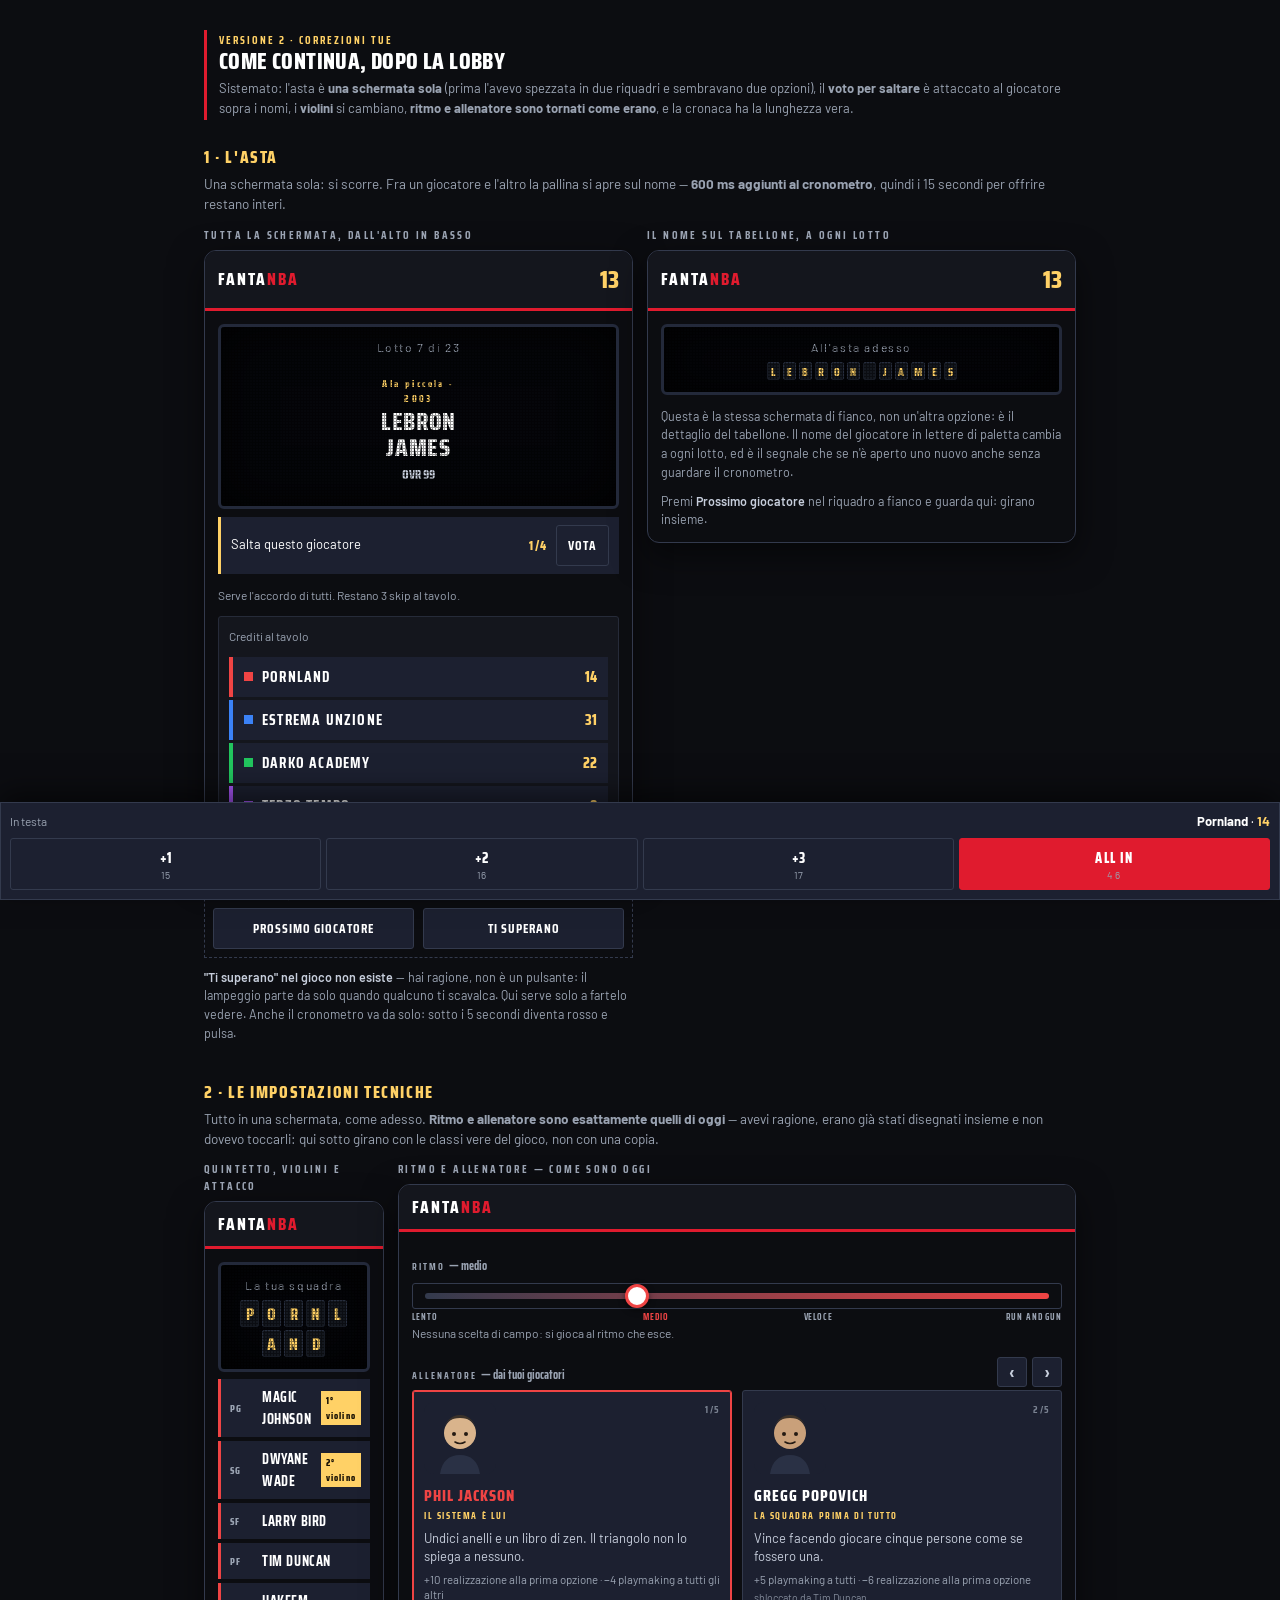
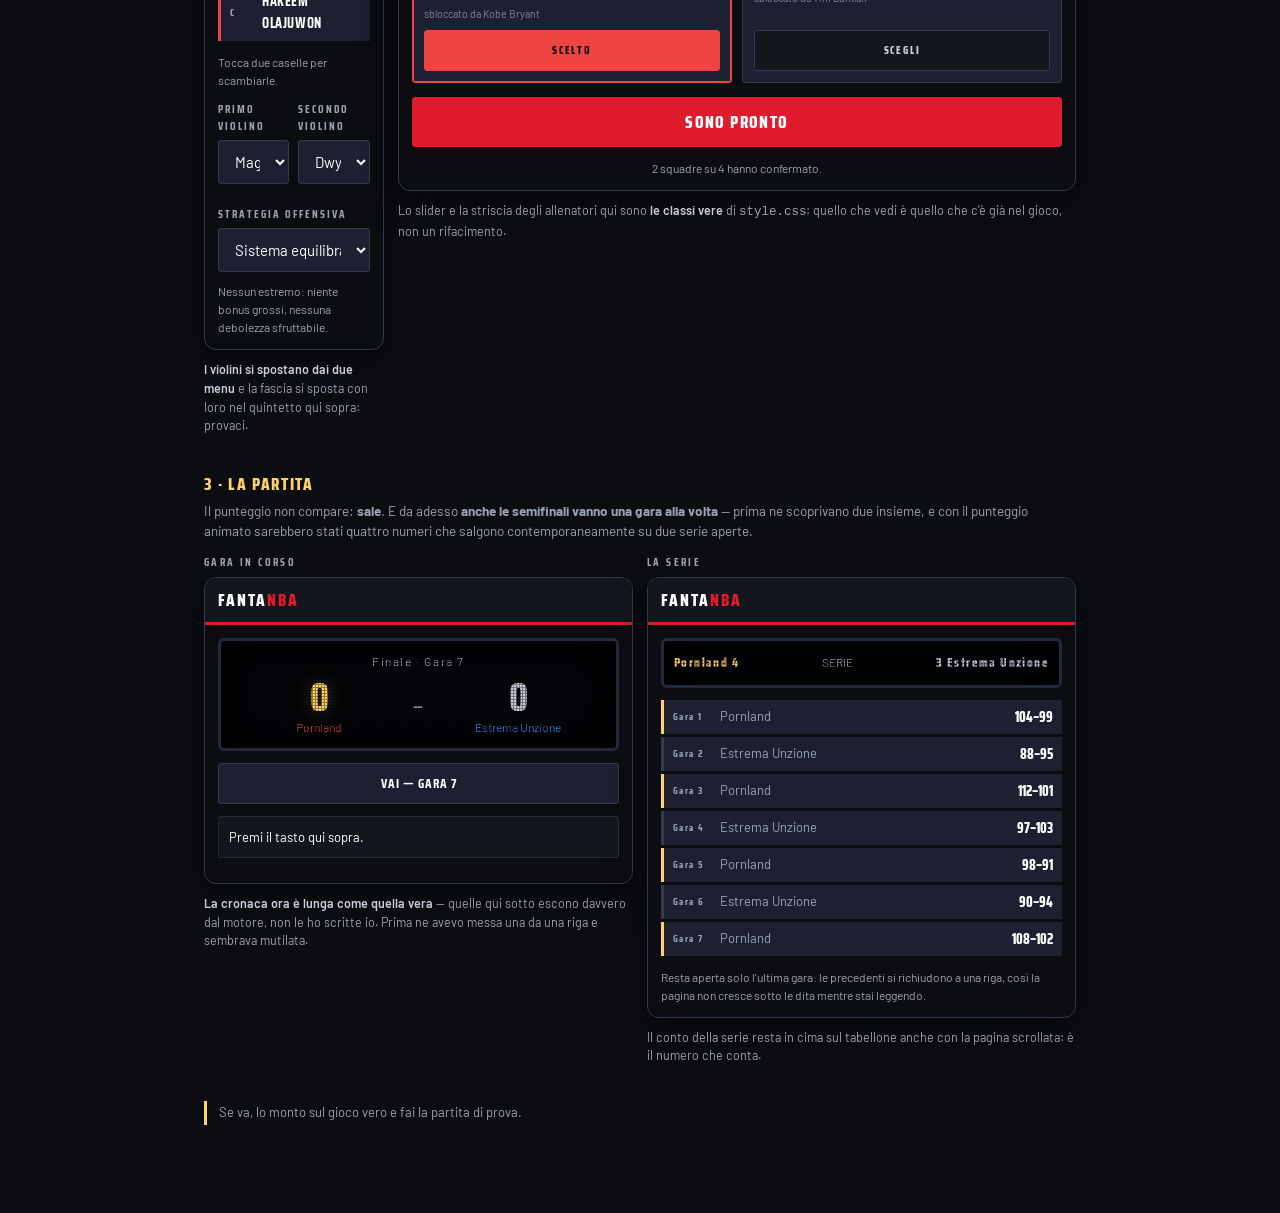
==== commit b4f04868: "feat: una gara alla volta in tutti i turni dei playoff I turni prima della finale ne scoprivano due " ====
--- a/anteprima-gioco.html
+++ b/anteprima-gioco.html
@@ -9,6 +9,9 @@
   <link rel="preconnect" href="https://fonts.googleapis.com">
   <link rel="preconnect" href="https://fonts.gstatic.com" crossorigin>
   <link rel="stylesheet" href="https://fonts.googleapis.com/css2?family=Saira+Condensed:wght@600;700;800&family=Barlow:wght@400;500;600;700&display=swap">
+  <!-- Il foglio vero del gioco. Lo slider del ritmo e la striscia degli
+       allenatori qui sotto usano le classi VERE (.ritmo-slider, .cstrip,
+       .ccard...): non sono ridisegnati, sono quelli. -->
   <link rel="stylesheet" href="./css/style.css">
 
   <style>
@@ -31,8 +34,13 @@
     .nota { font-size: 12.5px; color: var(--muted); margin-top: 10px; line-height: 1.5; }
     .nota b { color: var(--muted-2); font-weight: 600; }
     .et { font: 700 11px var(--cond); letter-spacing: 2.4px; text-transform: uppercase; color: var(--muted); margin-bottom: 6px; }
-
-    /* ===== il linguaggio del tabellone, ripreso dalla home ===== */
+    /* I comandi che servono solo a farti vedere l'effetto qui, e che nel
+       gioco non esistono: succede da solo. Marcati, per non confonderli. */
+    .finto { border: 1px dashed var(--line-2); padding: 8px; margin-top: 12px; }
+    .finto .cap { font: 700 9.5px var(--cond); letter-spacing: 1.8px; text-transform: uppercase;
+      color: var(--muted); display: block; margin-bottom: 6px; }
+
+    /* ===== il linguaggio del tabellone ===== */
     .jumbo { background: #05060a; border: 3px solid #23293a; border-radius: 6px;
       padding: 11px 10px 12px; position: relative; overflow: hidden;
       box-shadow: inset 0 0 50px rgba(0,0,0,.9); }
@@ -47,8 +55,8 @@
     @keyframes paletta { 0%{transform:rotateX(0)} 49%{transform:rotateX(-90deg);color:#6b5a2a}
       51%{transform:rotateX(90deg);color:#6b5a2a} 100%{transform:rotateX(0)} }
 
-    /* ===== 1. ASTA: la pallina che si apre sul nome ===== */
-    .lotto { position: relative; min-height: 138px; display: grid; place-items: center; }
+    /* ===== la pallina che si apre sul nome ===== */
+    .lotto { position: relative; min-height: 132px; display: grid; place-items: center; }
     .sfera { position: relative; width: 104px; height: 104px; }
     .mezzo { position: absolute; left: 0; width: 104px; height: 52px;
       background: radial-gradient(circle at 36% 40%, #f5924a, #cf5f1c 60%, #7d340a);
@@ -59,20 +67,18 @@
     .aperto .mezzo.su { transform: translateY(-46px) rotate(-10deg); opacity: 0; }
     .aperto .mezzo.giu { transform: translateY(46px) rotate(8deg); opacity: 0; }
     .aperto .cuc { opacity: 0; transition: opacity .15s; }
-
     .scheda { position: absolute; inset: 0; display: grid; place-items: center; text-align: center;
-      opacity: 0; transform: scale(.9); transition: opacity .24s ease-out .18s, transform .3s cubic-bezier(.2,.9,.3,1) .18s; }
+      opacity: 0; transform: scale(.9);
+      transition: opacity .24s ease-out .18s, transform .3s cubic-bezier(.2,.9,.3,1) .18s; }
     .aperto .scheda { opacity: 1; transform: none; }
     .scheda .ruolo { font: 800 10px var(--cond); letter-spacing: 2.4px; color: var(--gold); }
     .scheda .nome { font: 800 25px/1.04 var(--cond); letter-spacing: .6px; text-transform: uppercase; margin-top: 3px; }
     .scheda .ovr { font: 800 13px var(--cond); color: var(--muted-2); margin-top: 3px; }
 
-    /* il cronometro: negli ultimi cinque secondi pulsa */
     .crono { font: 800 25px var(--cond); color: var(--gold); }
     .crono.rosso { color: var(--red); animation: battito 1s ease-in-out infinite; }
     @keyframes battito { 0%,100%{transform:scale(1);opacity:1} 50%{transform:scale(1.13);opacity:.72} }
 
-    /* superato: la barra lampeggia. E' il buco vero dell'asta di oggi. */
     .bidbar { border: 1px solid var(--line-2); background: var(--surface-2); padding: 9px; margin-top: 10px; }
     .bidbar.superato { animation: lampo .5s ease-out 2; }
     @keyframes lampo { 0%,100%{background:var(--surface-2);border-color:var(--line-2)}
@@ -81,11 +87,12 @@
     .rilanci button { padding: 8px 2px; font: 800 14px var(--cond); }
     .rilanci button small { display: block; font: 400 10px Barlow; color: var(--muted); }
 
-    /* ===== 2. IMPOSTAZIONI ===== */
-    .righello { display: flex; gap: 0; margin-top: 7px; border: 1px solid var(--line-2); }
-    .righello button { flex: 1; border: 0; border-radius: 0; padding: 9px 2px; background: transparent;
-      font: 700 11px var(--cond); letter-spacing: .8px; text-transform: uppercase; }
-    .righello button.on { background: var(--red); }
+    /* il voto per saltare sta attaccato al giocatore, sopra i nomi */
+    .skiprow { display: flex; align-items: center; gap: 9px; margin-top: 8px;
+      background: var(--surface-2); border-left: 3px solid var(--gold); padding: 8px 10px; }
+    .skiprow .q { font: 800 13px var(--cond); letter-spacing: 1.2px; color: var(--gold); }
+
+    /* ===== quintetto ===== */
     .slot5 { display: grid; gap: 4px; margin-top: 7px; }
     .slotr { display: flex; align-items: center; gap: 8px; background: var(--surface-2);
       border-left: 3px solid var(--tc); padding: 7px 9px; }
@@ -93,16 +100,8 @@
     .slotr .gio { font: 700 14px var(--cond); letter-spacing: .6px; text-transform: uppercase; }
     .slotr .v { margin-left: auto; font: 800 9.5px var(--cond); letter-spacing: 1.2px;
       background: var(--gold); color: var(--gold-ink); padding: 2px 5px; }
-    .coach { display: flex; align-items: center; gap: 10px; background: var(--surface-2);
-      border: 1px solid var(--line-2); padding: 9px; margin-top: 7px; }
-    .coach .testa { width: 46px; height: 46px; border-radius: 50%; flex: none;
-      background: radial-gradient(circle at 40% 32%, #d9b48c, #9c7550); position: relative; overflow: hidden; }
-    .coach .testa::after { content: ''; position: absolute; left: 6px; right: 6px; top: 4px; height: 13px;
-      border-radius: 14px 14px 0 0; background: #3a3129; }
-    .coach .n { font: 800 15px var(--cond); letter-spacing: .8px; text-transform: uppercase; }
-    .coach .d { font-size: 11.5px; color: var(--muted); line-height: 1.35; margin-top: 2px; }
-
-    /* ===== 3. PARTITA ===== */
+
+    /* ===== partita ===== */
     .punteggio { display: grid; grid-template-columns: 1fr auto 1fr; align-items: center; gap: 6px; }
     .punteggio .sq { text-align: center; }
     .punteggio .p { font: 800 40px/1 var(--cond); color: var(--gold); text-shadow: 0 0 18px rgba(255,209,102,.3); }
@@ -124,40 +123,51 @@
 <body>
   <div class="wrap">
     <div class="intro">
-      <p class="marchio">Versione 1 · schermate di gioco</p>
+      <p class="marchio">Versione 2 · correzioni tue</p>
       <h2 style="margin-bottom:6px">Come continua, dopo la lobby</h2>
-      <p class="small muted">Stessa lingua della <b>B</b>: tabellone, lettere a paletta, oro sui numeri che
-        contano. I tasti funzionano — premi <b>Prossimo giocatore</b> per vedere la pallina del draft,
-        <b>Ti superano</b> per il lampeggio, <b>Simula</b> per il punteggio che sale.</p>
+      <p class="small muted">Sistemato: l'asta è <b>una schermata sola</b> (prima l'avevo spezzata in due
+        riquadri e sembravano due opzioni), il <b>voto per saltare</b> è attaccato al giocatore sopra i
+        nomi, i <b>violini</b> si cambiano, <b>ritmo e allenatore sono tornati come erano</b>, e la cronaca
+        ha la lunghezza vera.</p>
     </div>
 
     <!-- ===================== ASTA ===================== -->
     <section class="dir">
       <div class="testa">1 · L'asta</div>
-      <p class="cosa">Il momento della firma: fra un giocatore e l'altro la pallina si apre sul nome.
-        <b>600 ms aggiunti al cronometro</b>, quindi i 15 secondi per offrire restano interi — su ~23 lotti
-        sono 14 secondi in più sull'asta, e nessuno perde tempo di decisione.</p>
+      <p class="cosa">Una schermata sola: si scorre. Fra un giocatore e l'altro la pallina si apre sul nome —
+        <b>600 ms aggiunti al cronometro</b>, quindi i 15 secondi per offrire restano interi.</p>
       <div class="coppia">
         <div>
-          <div class="et">Il lotto</div>
+          <div class="et">Tutta la schermata, dall'alto in basso</div>
           <div class="telefono">
             <div class="finta-topbar">
               <div class="brand">FANTA<span>NBA</span></div>
-              <span class="crono" id="crono">15</span>
+              <span class="crono">15</span>
             </div>
             <div class="schermo">
               <div class="jumbo">
-                <div class="lotto" id="lotto">
+                <p class="tiny muted center" style="margin-bottom:6px;letter-spacing:1.6px">Lotto 7 di 23</p>
+                <div class="lotto aperto" id="lotto">
                   <div class="sfera">
                     <div class="mezzo su"></div><div class="cuc"></div><div class="mezzo giu"></div>
                     <div class="scheda">
-                      <div class="ruolo" id="r-ruolo">Ala piccola · 1994</div>
+                      <div class="ruolo" id="r-ruolo">Ala piccola · 2003</div>
                       <div class="nome" id="r-nome">LeBron<br>James</div>
                       <div class="ovr" id="r-ovr">OVR 99</div>
                     </div>
                   </div>
                 </div>
               </div>
+
+              <!-- Attaccato al giocatore, sopra i nomi: e' una decisione su
+                   QUESTO giocatore, non una funzione della schermata. -->
+              <div class="skiprow">
+                <span class="small grow">Salta questo giocatore</span>
+                <span class="q">1/4</span>
+                <button class="sm ghost">Vota</button>
+              </div>
+              <p class="tiny muted mt">Serve l'accordo di tutti. Restano 3 skip al tavolo.</p>
+
               <div class="bidbar" id="bidbar">
                 <div class="row spread">
                   <span class="tiny muted">In testa</span>
@@ -168,27 +178,9 @@
                   <button>+3<small>17</small></button><button class="primary">All in<small>46</small></button>
                 </div>
               </div>
-              <div class="row mt">
-                <button class="sm grow" id="btn-lotto">Prossimo giocatore</button>
-                <button class="sm grow" id="btn-superato">Ti superano</button>
-              </div>
-            </div>
-          </div>
-          <p class="nota"><b>Tre animazioni in una schermata:</b> la pallina che si apre, il cronometro che
-            pulsa rosso sotto i 5 secondi, e la barra che lampeggia quando ti scavalcano — oggi te ne
-            accorgi solo se stai fissando il numero.</p>
-        </div>
-
-        <div>
-          <div class="et">Chi c'è al tavolo</div>
-          <div class="telefono">
-            <div class="finta-topbar"><div class="brand">FANTA<span>NBA</span></div><span class="crono">15</span></div>
-            <div class="schermo">
-              <div class="jumbo">
-                <p class="tiny muted center" style="margin-bottom:6px;letter-spacing:1.6px">Lotto 7 di 23 · 3 skip rimasti</p>
-                <div class="flap mini" id="flap-asta"></div>
-              </div>
+
               <div class="card tight mt">
+                <p class="tiny muted mb">Crediti al tavolo</p>
                 <div class="strip t-t1"><span class="dot"></span><span class="nm">Pornland</span>
                   <span class="grow"></span><span class="cr">14</span></div>
                 <div class="strip t-t2"><span class="dot"></span><span class="nm">Estrema Unzione</span>
@@ -198,16 +190,37 @@
                 <div class="strip t-t4"><span class="dot"></span><span class="nm">Terzo Tempo</span>
                   <span class="grow"></span><span class="cr">8</span></div>
               </div>
-              <div class="card tight">
-                <div class="row spread">
-                  <span class="small">Salta questo giocatore</span>
-                  <button class="sm ghost">Salta 1/4</button>
-                </div>
-              </div>
-            </div>
-          </div>
-          <p class="nota">Il nome del giocatore all'asta sul tabellone, a lettere di paletta: cambia a ogni
-            lotto ed è il segnale che si è aperto uno nuovo, anche senza guardare il cronometro.</p>
+            </div>
+          </div>
+
+          <div class="finto">
+            <span class="cap">Comandi finti, solo per provare qui</span>
+            <div class="row">
+              <button class="sm grow" id="btn-lotto">Prossimo giocatore</button>
+              <button class="sm grow" id="btn-superato">Ti superano</button>
+            </div>
+          </div>
+          <p class="nota"><b>"Ti superano" nel gioco non esiste</b> — hai ragione, non è un pulsante: il
+            lampeggio parte da solo quando qualcuno ti scavalca. Qui serve solo a fartelo vedere.
+            Anche il cronometro va da solo: sotto i 5 secondi diventa rosso e pulsa.</p>
+        </div>
+
+        <div>
+          <div class="et">Il nome sul tabellone, a ogni lotto</div>
+          <div class="telefono">
+            <div class="finta-topbar"><div class="brand">FANTA<span>NBA</span></div><span class="crono">15</span></div>
+            <div class="schermo">
+              <div class="jumbo">
+                <p class="tiny muted center" style="margin-bottom:6px;letter-spacing:1.6px">All'asta adesso</p>
+                <div class="flap mini" id="flap-asta"></div>
+              </div>
+              <p class="nota" style="margin-top:12px">Questa è la stessa schermata di fianco, non un'altra
+                opzione: è il dettaglio del tabellone. Il nome del giocatore in lettere di paletta cambia a
+                ogni lotto, ed è il segnale che se n'è aperto uno nuovo anche senza guardare il cronometro.</p>
+              <p class="nota">Premi <b>Prossimo giocatore</b> nel riquadro a fianco e guarda qui: girano
+                insieme.</p>
+            </div>
+          </div>
         </div>
       </div>
     </section>
@@ -215,12 +228,12 @@
     <!-- ================= IMPOSTAZIONI ================= -->
     <section class="dir">
       <div class="testa">2 · Le impostazioni tecniche</div>
-      <p class="cosa">Tutto in una schermata, come adesso: quintetto, primo e secondo violino, attacco,
-        ritmo, allenatore. Qui cambia solo il vestito — il ritmo diventa un <b>righello</b> invece di
-        quattro quadrati, e l'allenatore resta uno alla volta con la faccia.</p>
+      <p class="cosa">Tutto in una schermata, come adesso. <b>Ritmo e allenatore sono esattamente quelli di
+        oggi</b> — avevi ragione, erano già stati disegnati insieme e non dovevo toccarli: qui sotto girano
+        con le classi vere del gioco, non con una copia.</p>
       <div class="coppia">
-        <div>
-          <div class="et">Quintetto e attacco</div>
+        <div style="--tc:var(--t1)">
+          <div class="et">Quintetto, violini e attacco</div>
           <div class="telefono">
             <div class="finta-topbar"><div class="brand">FANTA<span>NBA</span></div></div>
             <div class="schermo">
@@ -229,54 +242,70 @@
                 <div class="flap" id="flap-imp"></div>
               </div>
               <div class="slot5">
-                <div class="slotr" style="--tc:var(--t1)"><span class="pos">PG</span><span class="gio">Magic Johnson</span><span class="v">1° violino</span></div>
-                <div class="slotr" style="--tc:var(--t1)"><span class="pos">SG</span><span class="gio">Dwyane Wade</span><span class="v">2° violino</span></div>
-                <div class="slotr" style="--tc:var(--t1)"><span class="pos">SF</span><span class="gio">Larry Bird</span></div>
-                <div class="slotr" style="--tc:var(--t1)"><span class="pos">PF</span><span class="gio">Tim Duncan</span></div>
-                <div class="slotr" style="--tc:var(--t1)"><span class="pos">C</span><span class="gio">Hakeem Olajuwon</span></div>
-              </div>
-              <label class="field mt"><span>Attacco</span>
-                <select><option>Sistema equilibrato</option><option>Palla alla star</option>
-                  <option>Pick and roll</option><option>Gioco dentro-fuori</option></select>
-              </label>
-              <p class="tiny muted mt">Nessun estremo: niente bonus grossi, nessuna debolezza sfruttabile.</p>
-            </div>
-          </div>
-          <p class="nota">Il quintetto con il ruolo scritto a sinistra e la fascia di violino a destra:
-            si legge in un colpo chi tira per primo.</p>
+                <div class="slotr"><span class="pos">PG</span><span class="gio">Magic Johnson</span><span class="v" data-b-v1>1° violino</span></div>
+                <div class="slotr"><span class="pos">SG</span><span class="gio">Dwyane Wade</span><span class="v" data-b-v2>2° violino</span></div>
+                <div class="slotr"><span class="pos">SF</span><span class="gio">Larry Bird</span></div>
+                <div class="slotr"><span class="pos">PF</span><span class="gio">Tim Duncan</span></div>
+                <div class="slotr"><span class="pos">C</span><span class="gio">Hakeem Olajuwon</span></div>
+              </div>
+              <p class="tiny muted mt">Tocca due caselle per scambiarle.</p>
+
+              <!-- Mancava del tutto: le fasce si vedevano ma non c'era modo di
+                   spostarle. Sono due menu, come nel gioco di oggi. -->
+              <div class="row mt">
+                <label class="field grow"><span>Primo violino</span>
+                  <select id="sel-v1">
+                    <option>Magic Johnson</option><option>Dwyane Wade</option><option>Larry Bird</option>
+                    <option>Tim Duncan</option><option>Hakeem Olajuwon</option>
+                  </select></label>
+                <label class="field grow"><span>Secondo violino</span>
+                  <select id="sel-v2">
+                    <option>Dwyane Wade</option><option>Magic Johnson</option><option>Larry Bird</option>
+                    <option>Tim Duncan</option><option>Hakeem Olajuwon</option>
+                  </select></label>
+              </div>
+
+              <label class="field mt"><span>Strategia offensiva</span>
+                <select id="sel-strat">
+                  <option value="0">Sistema equilibrato</option><option value="1">Palla alla star</option>
+                  <option value="2">Pick and roll</option><option value="3">Gioco dentro-fuori</option>
+                </select></label>
+              <p class="tiny muted" id="strat-desc">Nessun estremo: niente bonus grossi, nessuna debolezza sfruttabile.</p>
+            </div>
+          </div>
+          <p class="nota"><b>I violini si spostano dai due menu</b> e la fascia si sposta con loro nel
+            quintetto qui sopra: provaci.</p>
         </div>
 
-        <div>
-          <div class="et">Ritmo e allenatore</div>
+        <div style="--tc:var(--t1)">
+          <div class="et">Ritmo e allenatore — come sono oggi</div>
           <div class="telefono">
             <div class="finta-topbar"><div class="brand">FANTA<span>NBA</span></div></div>
             <div class="schermo">
-              <p class="tiny muted" style="letter-spacing:1.6px">Ritmo</p>
-              <div class="righello" id="righello">
-                <button>Lento</button><button class="on">Medio</button>
-                <button>Veloce</button><button>Run and gun</button>
-              </div>
-              <p class="tiny muted mt" id="ritmo-desc">Nessuna scelta di campo: si gioca al ritmo che esce.</p>
-
-              <p class="tiny muted mt" style="letter-spacing:1.6px">Allenatore · 1 di 5</p>
-              <div class="coach">
-                <div class="testa"></div>
-                <div>
-                  <div class="n">Phil Jackson</div>
-                  <div class="d">Dà +10 alla sola prima opzione. Ma toglie 4 in passaggio a tutti gli altri:
-                    il sistema passa da lui e basta.</div>
+              <span class="lbl-mini">Ritmo <i class="tiny muted">— medio</i></span>
+              <div class="ritmo-slider">
+                <input type="range" min="0" max="3" step="1" value="1" class="rslider" id="rslider" aria-label="Ritmo">
+                <div class="rtacche" id="rtacche">
+                  <span>Lento</span><span class="on">Medio</span><span>Veloce</span><span>Run and gun</span>
                 </div>
               </div>
-              <div class="row mt">
-                <button class="sm grow">‹ Precedente</button>
-                <button class="sm grow">Successivo ›</button>
-              </div>
+              <p class="tiny muted mb" id="ritmo-desc">Nessuna scelta di campo: si gioca al ritmo che esce.</p>
+
+              <div class="row spread" style="align-items:baseline">
+                <span class="lbl-mini">Allenatore <i class="tiny muted">— dai tuoi giocatori</i></span>
+                <span class="cfrecce">
+                  <button class="cfr" data-scorri="-1" aria-label="Allenatore precedente">‹</button>
+                  <button class="cfr" data-scorri="1" aria-label="Allenatore successivo">›</button>
+                </span>
+              </div>
+              <div class="cstrip" id="cstrip"></div>
+
               <button class="primary wide mt">Sono pronto</button>
               <p class="tiny muted center mt">2 squadre su 4 hanno confermato.</p>
             </div>
           </div>
-          <p class="nota"><b>Il righello</b> al posto dei quattro quadrati: da sinistra a destra è una scala,
-            e si capisce che lento e run-and-gun sono i due estremi della stessa cosa. Tocca per provarlo.</p>
+          <p class="nota">Lo slider e la striscia degli allenatori qui sono <b>le classi vere</b> di
+            <code>style.css</code>: quello che vedi è quello che c'è già nel gioco, non un rifacimento.</p>
         </div>
       </div>
     </section>
@@ -284,8 +313,9 @@
     <!-- ==================== PARTITA ==================== -->
     <section class="dir">
       <div class="testa">3 · La partita</div>
-      <p class="cosa">Il punteggio non compare: <b>sale</b>. È l'animazione su cui ti avevo messo in guardia
-        (6 secondi per ogni serie) e che hai approvato — qui la vedi per giudicarla davvero.</p>
+      <p class="cosa">Il punteggio non compare: <b>sale</b>. E da adesso <b>anche le semifinali vanno una
+        gara alla volta</b> — prima ne scoprivano due insieme, e con il punteggio animato sarebbero stati
+        quattro numeri che salgono contemporaneamente su due serie aperte.</p>
       <div class="coppia">
         <div>
           <div class="et">Gara in corso</div>
@@ -306,14 +336,14 @@
                   </div>
                 </div>
               </div>
-              <button class="sm wide mt" id="btn-sim">Simula la partita</button>
+              <button class="sm wide mt" id="btn-sim">Vai — Gara 7</button>
               <div class="card tight mt">
-                <p class="small" id="cronaca" style="line-height:1.5">Premi Simula.</p>
-              </div>
-            </div>
-          </div>
-          <p class="nota"><b>Guarda quanto dura</b> e dimmi se in semifinale, con due serie aperte insieme,
-            regge o diventa un'attesa. È l'unica del pacchetto su cui avevo dei dubbi.</p>
+                <p class="small" id="cronaca" style="line-height:1.55">Premi il tasto qui sopra.</p>
+              </div>
+            </div>
+          </div>
+          <p class="nota"><b>La cronaca ora è lunga come quella vera</b> — quelle qui sotto escono davvero
+            dal motore, non le ho scritte io. Prima ne avevo messa una da una riga e sembrava mutilata.</p>
         </div>
 
         <div>
@@ -337,25 +367,22 @@
                 <div class="gara"><span class="g">Gara 6</span><span class="small muted">Estrema Unzione</span><span class="r">90–94</span></div>
                 <div class="gara vinta"><span class="g">Gara 7</span><span class="small muted">Pornland</span><span class="r">108–102</span></div>
               </div>
-              <p class="tiny muted mt">Le gare restano chiuse e si aprono a una a una: così la pagina non
-                si allunga da sola mentre stai leggendo — era il problema che avevi segnalato.</p>
-            </div>
-          </div>
-          <p class="nota">Il tabellone in cima tiene il conto della serie sempre visibile, anche con la
-            pagina scrollata: è il numero che conta.</p>
+              <p class="tiny muted mt">Resta aperta solo l'ultima gara: le precedenti si richiudono a una
+                riga, così la pagina non cresce sotto le dita mentre stai leggendo.</p>
+            </div>
+          </div>
+          <p class="nota">Il conto della serie resta in cima sul tabellone anche con la pagina scrollata:
+            è il numero che conta.</p>
         </div>
       </div>
     </section>
 
     <div class="intro" style="border-color:var(--gold)">
-      <p class="small muted">Dimmi cosa tengo e cosa butto, poi lo monto sul gioco vero e fai la partita
-        di prova.</p>
+      <p class="small muted">Se va, lo monto sul gioco vero e fai la partita di prova.</p>
     </div>
   </div>
 
   <script>
-    const NOMI = ['Pornland', 'Estrema Unzione', 'Darko Academy', 'Terzo Tempo', 'Sam Bowie Fan Club',
-      'Doppio Palleggio', 'Qué Mirás Bobo', 'Reparto Cardiologia', 'Tony Montana', 'Leuvenia'];
     const GIOCATORI = [
       { n: 'LeBron<br>James', r: 'Ala piccola · 2003', o: 99 },
       { n: 'Hakeem<br>Olajuwon', r: 'Centro · 1984', o: 97 },
@@ -363,6 +390,7 @@
       { n: 'Luka<br>Doncic', r: 'Playmaker · 2018', o: 99 },
       { n: 'Larry<br>Bird', r: 'Ala piccola · 1979', o: 98 },
     ];
+    const SQUADRE = ['Estrema Unzione', 'Darko Academy', 'Terzo Tempo', 'Sam Bowie Fan Club'];
 
     function flap(box, testo, animare) {
       if (!box) return;
@@ -371,13 +399,13 @@
       if (!animare) return;
       box.querySelectorAll('span').forEach((s, i) => setTimeout(() => s.classList.add('gira'), i * 45));
     }
-    flap(document.getElementById('flap-asta'), GIOCATORI[0].n.replace('<br>', ' '), false);
+    const boxAsta = document.getElementById('flap-asta');
+    flap(boxAsta, GIOCATORI[0].n.replace('<br>', ' '), false);
     flap(document.getElementById('flap-imp'), 'Pornland', false);
 
-    /* ---- 1. la pallina del draft ---- */
+    /* ---- la pallina del draft ---- */
     let g = 0;
     const lotto = document.getElementById('lotto');
-    lotto.classList.add('aperto');
     document.getElementById('btn-lotto').addEventListener('click', () => {
       lotto.classList.remove('aperto');          // si richiude
       g = (g + 1) % GIOCATORI.length;
@@ -386,64 +414,142 @@
         document.getElementById('r-nome').innerHTML = p.n;
         document.getElementById('r-ruolo').textContent = p.r;
         document.getElementById('r-ovr').textContent = 'OVR ' + p.o;
-        flap(document.getElementById('flap-asta'), p.n.replace('<br>', ' '), true);
-        lotto.classList.add('aperto');           // e si riapre: 600ms in tutto
+        flap(boxAsta, p.n.replace('<br>', ' '), true);
+        lotto.classList.add('aperto');           // e si riapre: 600 ms in tutto
       }, 300);
     });
 
     /* ---- il cronometro ---- */
     let t = 15;
-    const crono = document.querySelectorAll('.crono');
     setInterval(() => {
       t = t <= 1 ? 15 : t - 1;
-      crono.forEach((c) => {
+      document.querySelectorAll('.crono').forEach((c) => {
         c.textContent = t;
         c.classList.toggle('rosso', t <= 5);
       });
     }, 1000);
 
-    /* ---- ti superano ---- */
+    /* ---- ti superano (nel gioco succede da solo) ---- */
     document.getElementById('btn-superato').addEventListener('click', () => {
       const b = document.getElementById('bidbar');
       b.classList.remove('superato'); void b.offsetWidth; b.classList.add('superato');
-      document.getElementById('chi-testa').textContent = NOMI[1 + Math.floor(Math.random() * 3)];
+      document.getElementById('chi-testa').textContent = SQUADRE[Math.floor(Math.random() * SQUADRE.length)];
       document.getElementById('q-testa').textContent = 14 + Math.ceil(Math.random() * 6);
     });
 
-    /* ---- il ritmo come righello ---- */
-    const DESC = ['Partita corta. Protegge chi è sfavorito e chi ha un quintetto squilibrato.',
+    /* ---- i violini ---- */
+    const v1 = document.getElementById('sel-v1'), v2 = document.getElementById('sel-v2');
+    function violini() {
+      document.querySelectorAll('.slotr').forEach((r) => {
+        const chi = r.querySelector('.gio').textContent;
+        let f = r.querySelector('.v');
+        const ruolo = chi === v1.value ? '1° violino' : (chi === v2.value ? '2° violino' : null);
+        if (!ruolo) { if (f) f.remove(); return; }
+        if (!f) { f = document.createElement('span'); f.className = 'v'; r.appendChild(f); }
+        f.textContent = ruolo;
+      });
+    }
+    v1.addEventListener('change', violini);
+    v2.addEventListener('change', violini);
+
+    /* ---- la strategia ---- */
+    const SDESC = ['Nessun estremo: niente bonus grossi, nessuna debolezza sfruttabile.',
+      'Tutto passa dalla prima opzione: più isolamenti, più tiri, attacco più prevedibile.',
+      'Playmaker e lungo insieme: crea mismatch, vive del talento della coppia.',
+      'Il lungo attira la difesa, i tiratori puniscono. Serve entrambe le cose.'];
+    document.getElementById('sel-strat').addEventListener('change', (ev) => {
+      document.getElementById('strat-desc').textContent = SDESC[+ev.target.value];
+    });
+
+    /* ---- il ritmo: lo slider vero ---- */
+    const RDESC = ['Partita corta. Protegge chi è sfavorito e chi ha un quintetto squilibrato.',
       'Nessuna scelta di campo: si gioca al ritmo che esce.',
       'Più possessi: premia atletismo e tiro, chiede gambe.',
       'Nessun freno. La squadra migliore vince più spesso, la peggiore crolla.'];
-    document.getElementById('righello').addEventListener('click', (ev) => {
-      const b = ev.target.closest('button'); if (!b) return;
-      const bs = [...ev.currentTarget.querySelectorAll('button')];
-      bs.forEach((x) => x.classList.remove('on'));
-      b.classList.add('on');
-      document.getElementById('ritmo-desc').textContent = DESC[bs.indexOf(b)];
+    const RNOMI = ['lento', 'medio', 'veloce', 'run and gun'];
+    document.getElementById('rslider').addEventListener('input', (ev) => {
+      const i = +ev.target.value;
+      document.querySelectorAll('#rtacche span').forEach((s, j) => s.classList.toggle('on', j === i));
+      document.getElementById('ritmo-desc').textContent = RDESC[i];
+      document.querySelector('.lbl-mini i').textContent = '— ' + RNOMI[i];
     });
 
-    /* ---- 3. il punteggio che sale ---- */
-    const CRONACHE = ['Pornland non ha mai mollato il canestro.',
-      'Gara 7 decisa ai liberi, come si conviene.',
-      'Estrema Unzione ha tirato col 31%: il nome era un presagio.'];
+    /* ---- gli allenatori: la striscia vera ---- */
+    const COACH = [
+      { n: 'Phil Jackson', id: 'Il sistema è lui', d: 'Undici anelli e un libro di zen. Il triangolo non lo spiega a nessuno.',
+        e: '+10 realizzazione alla prima opzione · −4 playmaking a tutti gli altri', da: 'Kobe Bryant', f: '#d9b48c' },
+      { n: 'Gregg Popovich', id: 'La squadra prima di tutto', d: 'Vince facendo giocare cinque persone come se fossero una.',
+        e: '+5 playmaking a tutti · −6 realizzazione alla prima opzione', da: 'Tim Duncan', f: '#c9a07a' },
+      { n: 'Pat Riley', id: 'Il pugno di ferro', d: 'Difesa, fisico, e nessuna discussione. Gli anni Ottanta non sono mai finiti.',
+        e: '+7 protezione ferro, +5 difesa perimetro · −5 atletismo nel finale', da: 'Magic Johnson', f: '#e0bb92' },
+      { n: 'Erik Spoelstra', id: 'Adattarsi o perdere', d: 'Cambia difesa ogni possesso e ti fa sembrare il problema tuo.',
+        e: '+4 a tutto in difesa · −3 palla richiesta alla prima opzione', da: 'Dwyane Wade', f: '#b98e66' },
+      { n: 'Rudy Tomjanovich', id: 'Mai sottovalutare', d: 'Non ha mai avuto la squadra più forte e ha vinto lo stesso due volte.',
+        e: '+6 tiro da 3 a tutti · −4 rimbalzi', da: 'Hakeem Olajuwon', f: '#d3a882' },
+    ];
+    // Faccia semplificata: nel gioco la disegna avatar.js dai tratti veri.
+    const faccia = (c) => `<svg class="avatar" width="72" height="72" viewBox="0 0 72 72">
+      <rect width="72" height="72" rx="10" fill="#1c2030"/>
+      <circle cx="36" cy="31" r="16" fill="${c.f}"/>
+      <path d="M20 29a16 16 0 0 1 32 0c0-9-7-13-16-13s-16 4-16 13z" fill="#3a3129"/>
+      <circle cx="30" cy="32" r="2" fill="#241a12"/><circle cx="42" cy="32" r="2" fill="#241a12"/>
+      <path d="M31 40q5 3 10 0" stroke="#241a12" stroke-width="1.6" fill="none" stroke-linecap="round"/>
+      <path d="M16 72c2-13 9-19 20-19s18 6 20 19z" fill="#2a3145"/></svg>`;
+
+    let sceltoCoach = 0;
+    const cstrip = document.getElementById('cstrip');
+    function disegnaCoach() {
+      cstrip.innerHTML = COACH.map((c, i) => `
+        <article class="ccard ${i === sceltoCoach ? 'on' : ''}">
+          <div class="ctesta">
+            <div class="cface">${faccia(c)}</div>
+            <span class="cconta">${i + 1}/${COACH.length}</span>
+          </div>
+          <div class="cinfo">
+            <b>${c.n}</b>
+            <span class="cid">${c.id}</span>
+            <p class="cdesc">${c.d}</p>
+            <p class="ceff">${c.e}</p>
+            <p class="cvia">sbloccato da ${c.da}</p>
+          </div>
+          <button class="csel ${i === sceltoCoach ? 'on' : ''}" data-coach="${i}">
+            ${i === sceltoCoach ? 'Scelto' : 'Scegli'}</button>
+        </article>`).join('');
+    }
+    disegnaCoach();
+    cstrip.addEventListener('click', (ev) => {
+      const b = ev.target.closest('[data-coach]'); if (!b) return;
+      sceltoCoach = +b.dataset.coach;
+      const x = cstrip.scrollLeft;
+      disegnaCoach();
+      cstrip.scrollLeft = x;   // ridisegnando, la striscia tornerebbe da capo
+    });
+    document.querySelectorAll('[data-scorri]').forEach((b) => b.addEventListener('click', () => {
+      cstrip.scrollBy({ left: +b.dataset.scorri * cstrip.clientWidth, behavior: 'smooth' });
+    }));
+
+    /* ---- il punteggio che sale, con la cronaca vera ---- */
+    // Queste tre escono davvero da narrator.js: sono la lunghezza reale.
+    const CRONACHE = [
+      'Poteva finire in due modi. È finita nel modo peggiore, per uno solo. Stephen Curry chiude a quota 36 per Pornland, Nikola Jokic apparecchia 9 volte, 15 rimbalzi di Kevin Garnett, che sotto canestro decide lui. 37 punti di Michael Jordan buttati nel secchio insieme al resto di Estrema Unzione.',
+      'Combattuta, tirata, e alla fine vinta da quella con i giocatori migliori. Che sorpresa. Pornland si aggrappa ai 34 punti di Michael Jordan, 7 assist di Magic Johnson, che vede cose che gli altri non vedono, Shaquille O’Neal prende 12 rimbalzi. Estrema Unzione non è mai stata in partita, e a metà terzo quarto ha pure smesso di fingere.',
+      'Per trenta minuti è stata una partita. Poi è tornata a essere quello che era. Pornland passa con i 32 punti di Stephen Curry, Larry Bird smista 8 assist, Nikola Jokic si prende 12 rimbalzi senza trovare opposizione. 30 di Michael Jordan. A Estrema Unzione serviva un secondo uomo e ne aveva comprati quattro finti.',
+    ];
     document.getElementById('btn-sim').addEventListener('click', (ev) => {
-      ev.target.disabled = true;
+      const b = ev.currentTarget;
+      b.disabled = true;
       const fa = 108, fb = 102, dur = 800, t0 = performance.now();
       const pa = document.getElementById('pa'), pb = document.getElementById('pb');
       document.getElementById('cronaca').textContent = '…';
       const passo = (ora) => {
         const k = Math.min(1, (ora - t0) / dur);
-        // parte forte e frena: un contatore lineare sembra rotto
-        const e = 1 - Math.pow(1 - k, 3);
+        const e = 1 - Math.pow(1 - k, 3);   // parte forte e frena: lineare sembra rotto
         pa.textContent = Math.round(fa * e);
         pb.textContent = Math.round(fb * e);
-        if (k < 1) requestAnimationFrame(passo);
-        else {
-          document.getElementById('cronaca').textContent =
-            CRONACHE[Math.floor(Math.random() * CRONACHE.length)];
-          ev.target.disabled = false;
-        }
+        if (k < 1) { requestAnimationFrame(passo); return; }
+        document.getElementById('cronaca').textContent =
+          CRONACHE[Math.floor(Math.random() * CRONACHE.length)];
+        b.disabled = false;
       };
       requestAnimationFrame(passo);
     });
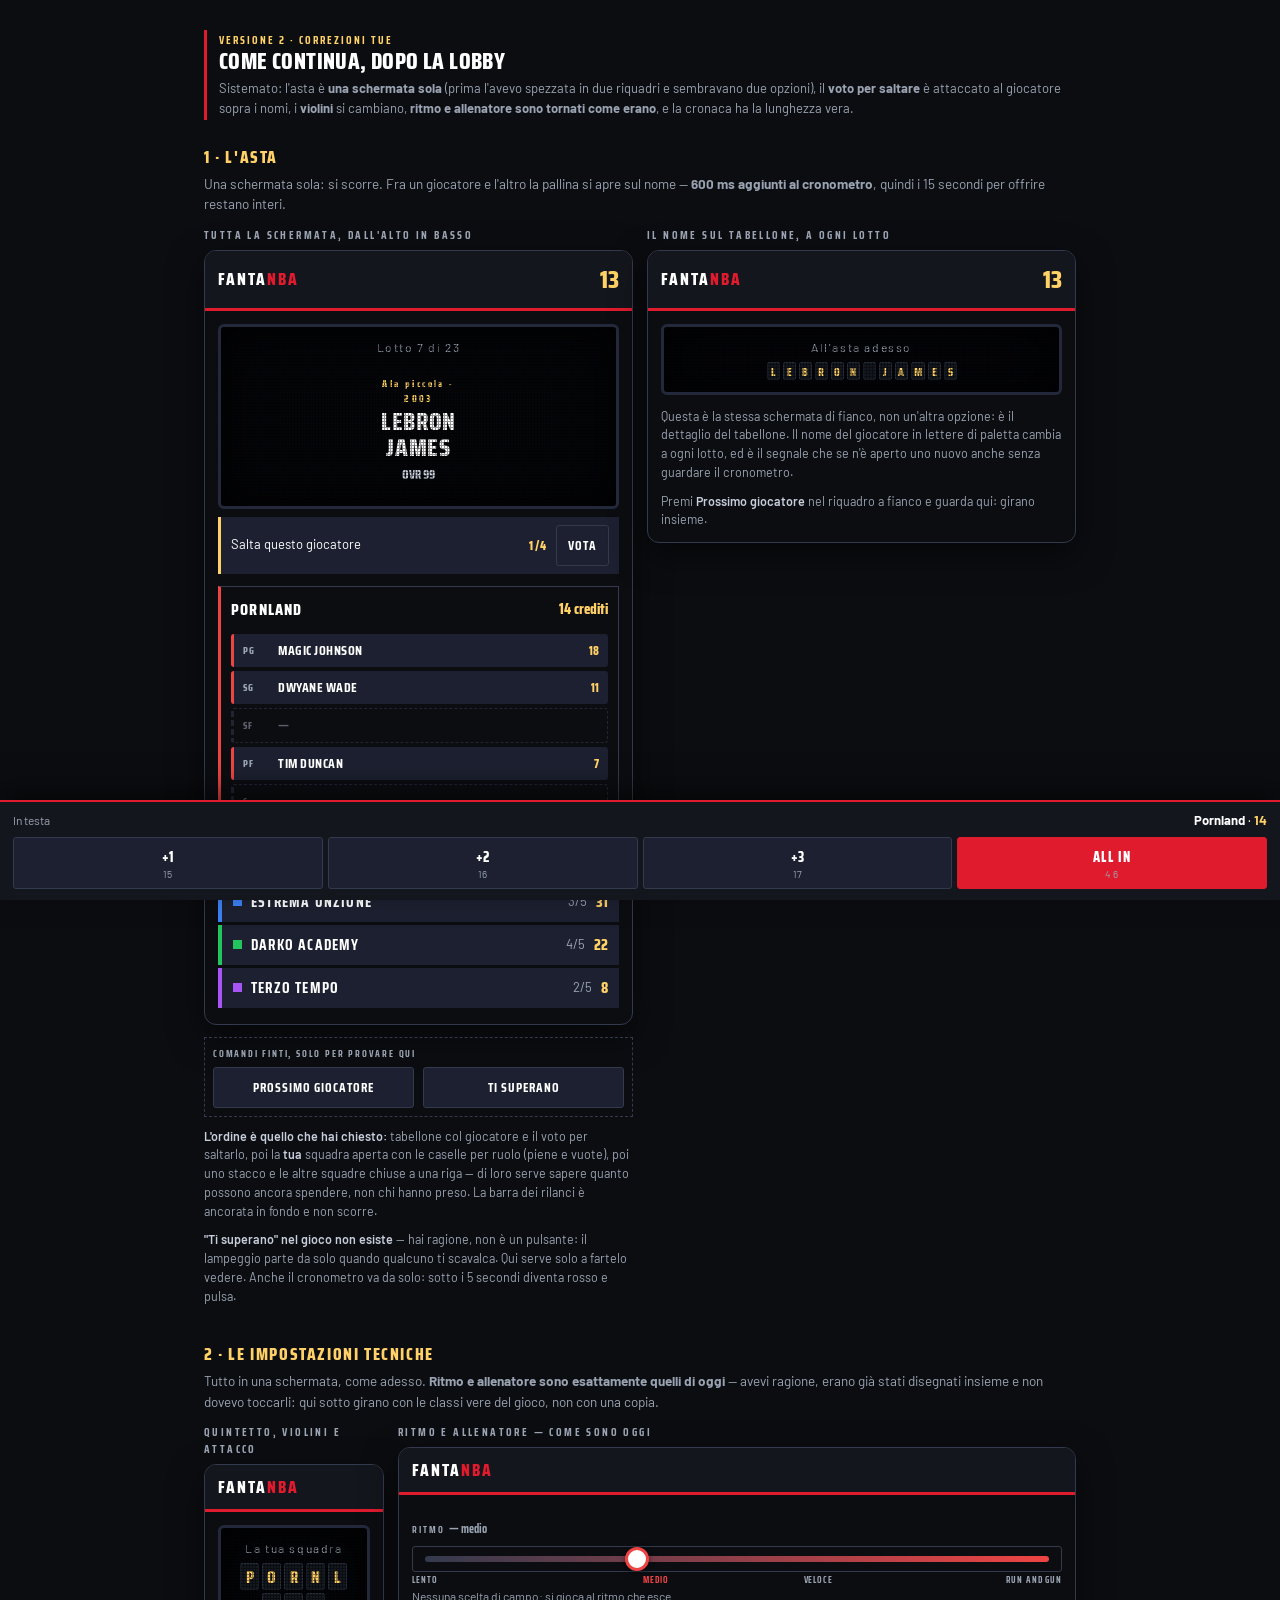
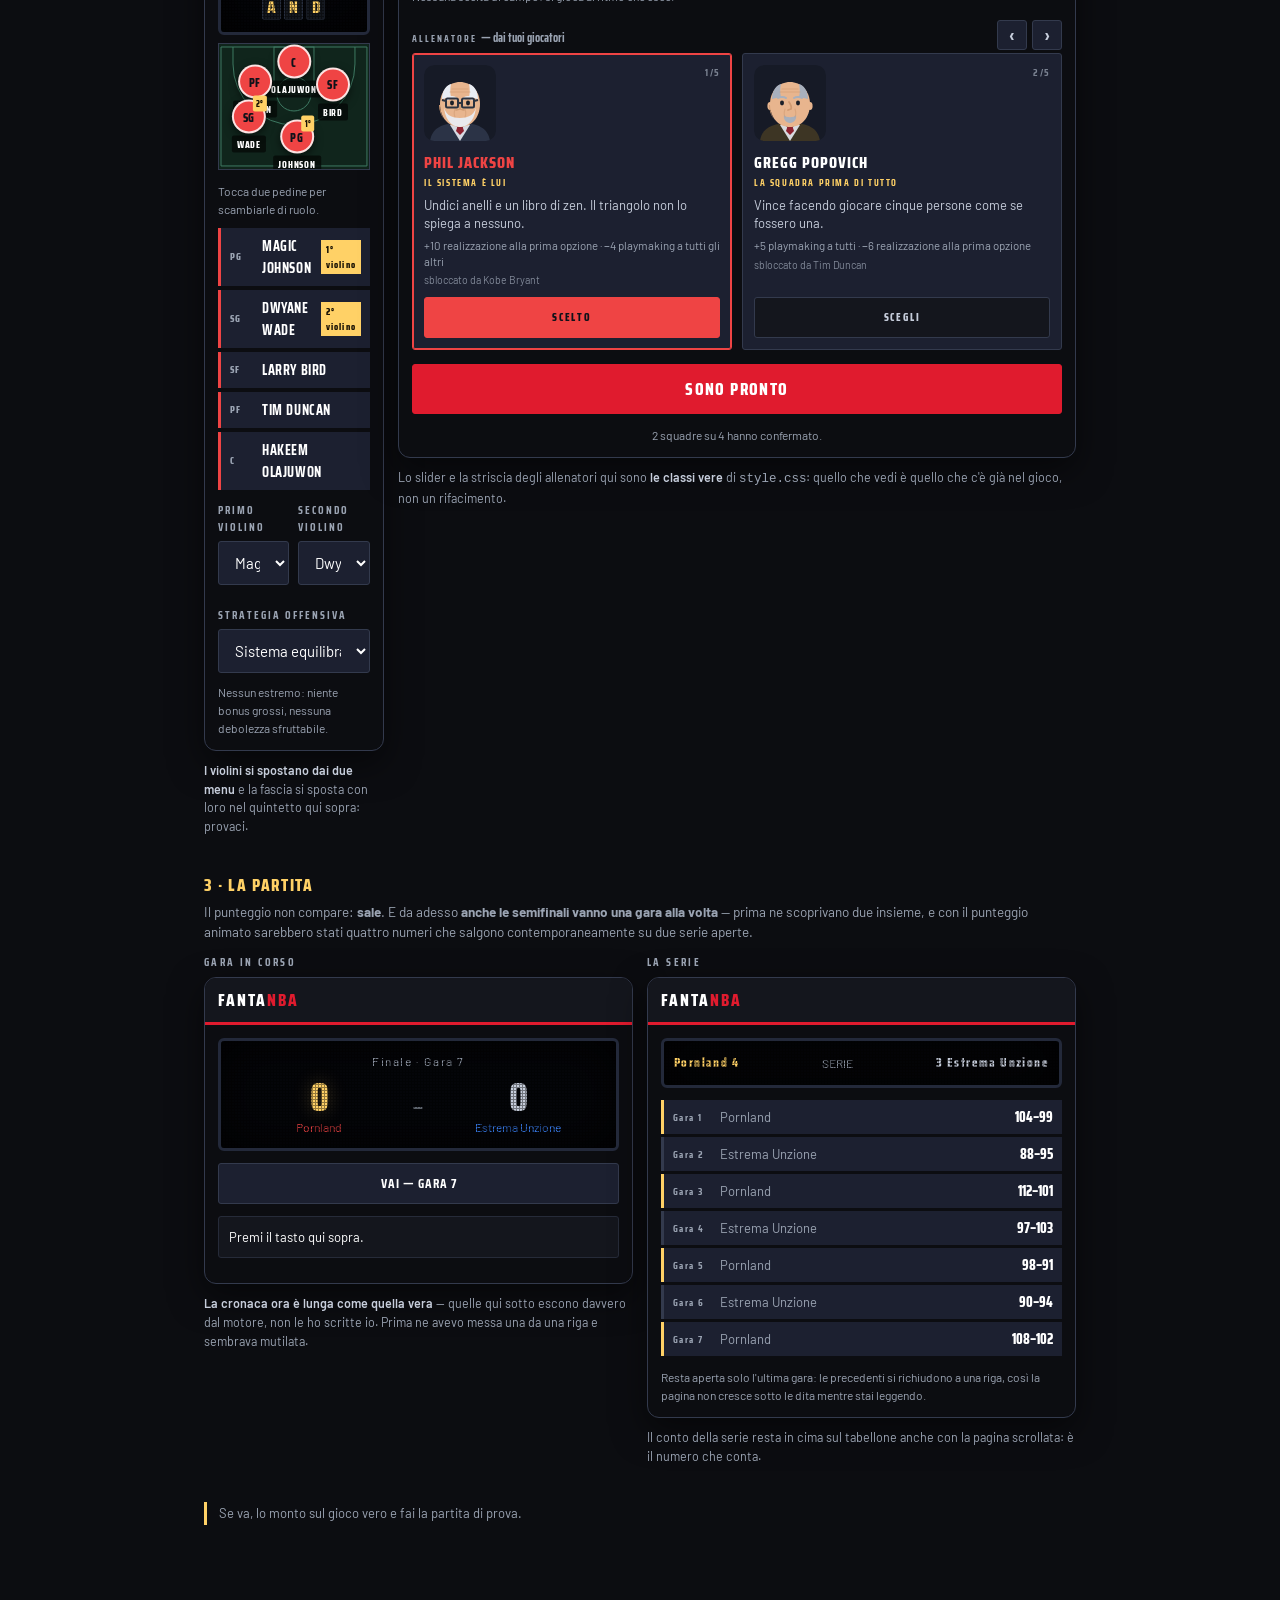
==== commit 0db22a04: "feat: ogni allenatore ha una faccia sua Erano tutti uguali, ed era vero anche nel gioco, non solo ne" ====
--- a/anteprima-gioco.html
+++ b/anteprima-gioco.html
@@ -79,7 +79,9 @@
     .crono.rosso { color: var(--red); animation: battito 1s ease-in-out infinite; }
     @keyframes battito { 0%,100%{transform:scale(1);opacity:1} 50%{transform:scale(1.13);opacity:.72} }
 
-    .bidbar { border: 1px solid var(--line-2); background: var(--surface-2); padding: 9px; margin-top: 10px; }
+    /* Fuori dallo schermo scorrevole: nel gioco e ancorata in fondo e resta
+       sotto il pollice mentre tutto il resto scorre. */
+    .bidbar { border-top: 2px solid var(--red); background: var(--surface); padding: 9px 13px 11px; }
     .bidbar.superato { animation: lampo .5s ease-out 2; }
     @keyframes lampo { 0%,100%{background:var(--surface-2);border-color:var(--line-2)}
       45%{background:rgba(224,27,46,.26);border-color:var(--red)} }
@@ -87,13 +89,56 @@
     .rilanci button { padding: 8px 2px; font: 800 14px var(--cond); }
     .rilanci button small { display: block; font: 400 10px Barlow; color: var(--muted); }
 
-    /* il voto per saltare sta attaccato al giocatore, sopra i nomi */
+    /* il voto per saltare sta attaccato al giocatore */
     .skiprow { display: flex; align-items: center; gap: 9px; margin-top: 8px;
       background: var(--surface-2); border-left: 3px solid var(--gold); padding: 8px 10px; }
     .skiprow .q { font: 800 13px var(--cond); letter-spacing: 1.2px; color: var(--gold); }
 
+    /* la tua squadra: l'unica aperta */
+    .mia { border: 1px solid var(--line-2); border-left: 3px solid var(--t1); padding: 10px; }
+    .mia .nmq { font: 800 16px var(--cond); letter-spacing: 1.2px; text-transform: uppercase; }
+    .mia .cr { font: 800 15px var(--cond); color: var(--gold); }
+    .rslots { display: grid; gap: 4px; }
+    .rslot { display: flex; align-items: center; gap: 9px; padding: 6px 9px;
+      background: var(--surface-2); border-left: 3px solid var(--tc, var(--line-2)); }
+    .rslot .pos { font: 800 10px var(--cond); letter-spacing: 1.4px; color: var(--muted); min-width: 22px; }
+    .rslot .gio { font: 700 13.5px var(--cond); letter-spacing: .5px; text-transform: uppercase; }
+    .rslot .pz { margin-left: auto; font: 800 12px var(--cond); color: var(--gold); }
+    .rslot.vuoto { opacity: .55; border-left-style: dashed; }
+    .rslot.vuoto .gio { color: var(--muted); }
+    /* Lo stacco che separa "la mia" da "le altre": e' quello che fa capire
+       a colpo d'occhio che sotto si cambia argomento. */
+    .altre { margin-top: 22px; }
+
+    /* ===== il mezzo campo ===== */
+    .campo { position: relative; margin-top: 8px; border: 1px solid var(--line-2); overflow: hidden; }
+    .campo svg { display: block; width: 100%; height: auto; }
+    .pedina {
+      position: absolute; transform: translate(-50%, -50%);
+      display: flex; flex-direction: column; align-items: center; gap: 2px;
+      background: none; border: 0; padding: 0; cursor: pointer;
+    }
+    .pedina i {
+      width: 34px; height: 34px; border-radius: 50%; display: grid; place-items: center;
+      background: var(--t1); color: #0e1119; border: 2px solid rgba(255,255,255,.85);
+      font: 800 12px var(--cond); letter-spacing: .6px; font-style: normal; position: relative;
+      box-shadow: 0 3px 9px rgba(0,0,0,.55);
+    }
+    .pedina span {
+      font: 800 9.5px var(--cond); letter-spacing: .8px; text-transform: uppercase;
+      color: #fff; background: rgba(6,10,8,.82); padding: 1px 5px; border-radius: 2px;
+      white-space: nowrap;
+    }
+    .pedina.scelta i { background: var(--gold); border-color: #fff; transform: scale(1.12); }
+    /* La fascia di violino si vede anche in campo: e li che stai guardando. */
+    .pedina.v1 i::after, .pedina.v2 i::after {
+      content: attr(data-v); position: absolute; margin: -26px 0 0 22px;
+      font: 800 8.5px var(--cond); letter-spacing: .4px;
+      background: var(--gold); color: var(--gold-ink); padding: 1px 3px; border-radius: 2px;
+    }
+
     /* ===== quintetto ===== */
-    .slot5 { display: grid; gap: 4px; margin-top: 7px; }
+    .slot5 { display: grid; gap: 4px; margin-top: 10px; }
     .slotr { display: flex; align-items: center; gap: 8px; background: var(--surface-2);
       border-left: 3px solid var(--tc); padding: 7px 9px; }
     .slotr .pos { font: 800 10px var(--cond); letter-spacing: 1.4px; color: var(--muted); min-width: 24px; }
@@ -159,36 +204,52 @@
                 </div>
               </div>
 
-              <!-- Attaccato al giocatore, sopra i nomi: e' una decisione su
-                   QUESTO giocatore, non una funzione della schermata. -->
+              <!-- Attaccato al giocatore: e' una decisione su QUESTO
+                   giocatore, non una funzione della schermata. -->
               <div class="skiprow">
                 <span class="small grow">Salta questo giocatore</span>
                 <span class="q">1/4</span>
                 <button class="sm ghost">Vota</button>
               </div>
-              <p class="tiny muted mt">Serve l'accordo di tutti. Restano 3 skip al tavolo.</p>
-
-              <div class="bidbar" id="bidbar">
-                <div class="row spread">
-                  <span class="tiny muted">In testa</span>
-                  <span class="small"><b id="chi-testa">Pornland</b> · <b style="color:var(--gold)" id="q-testa">14</b></span>
+
+              <!-- LA TUA SQUADRA E' L'UNICA APERTA. Le altre sono righe
+                   chiuse: quello che serve sapere di loro e quanto possono
+                   ancora spendere, non chi hanno preso. -->
+              <div class="mia mt">
+                <div class="row spread mb">
+                  <span class="nmq">Pornland</span>
+                  <span class="cr">14 crediti</span>
                 </div>
-                <div class="rilanci">
-                  <button>+1<small>15</small></button><button>+2<small>16</small></button>
-                  <button>+3<small>17</small></button><button class="primary">All in<small>46</small></button>
+                <div class="rslots">
+                  <div class="rslot pieno t-t1"><span class="pos">PG</span><span class="gio">Magic Johnson</span><span class="pz">18</span></div>
+                  <div class="rslot pieno t-t1"><span class="pos">SG</span><span class="gio">Dwyane Wade</span><span class="pz">11</span></div>
+                  <div class="rslot vuoto"><span class="pos">SF</span><span class="gio">—</span></div>
+                  <div class="rslot pieno t-t1"><span class="pos">PF</span><span class="gio">Tim Duncan</span><span class="pz">7</span></div>
+                  <div class="rslot vuoto"><span class="pos">C</span><span class="gio">—</span></div>
                 </div>
               </div>
 
-              <div class="card tight mt">
-                <p class="tiny muted mb">Crediti al tavolo</p>
-                <div class="strip t-t1"><span class="dot"></span><span class="nm">Pornland</span>
-                  <span class="grow"></span><span class="cr">14</span></div>
+              <div class="altre">
+                <p class="tiny muted mb">Le altre squadre</p>
                 <div class="strip t-t2"><span class="dot"></span><span class="nm">Estrema Unzione</span>
-                  <span class="grow"></span><span class="cr">31</span></div>
+                  <span class="grow"></span><span class="small muted">3/5</span><span class="cr">31</span></div>
                 <div class="strip t-t3"><span class="dot"></span><span class="nm">Darko Academy</span>
-                  <span class="grow"></span><span class="cr">22</span></div>
+                  <span class="grow"></span><span class="small muted">4/5</span><span class="cr">22</span></div>
                 <div class="strip t-t4"><span class="dot"></span><span class="nm">Terzo Tempo</span>
-                  <span class="grow"></span><span class="cr">8</span></div>
+                  <span class="grow"></span><span class="small muted">2/5</span><span class="cr">8</span></div>
+              </div>
+            </div>
+
+            <!-- Nel gioco questa e fissa in fondo allo schermo, sempre
+                 raggiungibile col pollice mentre il resto scorre. -->
+            <div class="bidbar" id="bidbar">
+              <div class="row spread">
+                <span class="tiny muted">In testa</span>
+                <span class="small"><b id="chi-testa">Pornland</b> · <b style="color:var(--gold)" id="q-testa">14</b></span>
+              </div>
+              <div class="rilanci">
+                <button>+1<small>15</small></button><button>+2<small>16</small></button>
+                <button>+3<small>17</small></button><button class="primary">All in<small>46</small></button>
               </div>
             </div>
           </div>
@@ -200,6 +261,10 @@
               <button class="sm grow" id="btn-superato">Ti superano</button>
             </div>
           </div>
+          <p class="nota"><b>L'ordine è quello che hai chiesto:</b> tabellone col giocatore e il voto per
+            saltarlo, poi la <b>tua</b> squadra aperta con le caselle per ruolo (piene e vuote), poi uno
+            stacco e le altre squadre chiuse a una riga — di loro serve sapere quanto possono ancora
+            spendere, non chi hanno preso. La barra dei rilanci è ancorata in fondo e non scorre.</p>
           <p class="nota"><b>"Ti superano" nel gioco non esiste</b> — hai ragione, non è un pulsante: il
             lampeggio parte da solo quando qualcuno ti scavalca. Qui serve solo a fartelo vedere.
             Anche il cronometro va da solo: sotto i 5 secondi diventa rosso e pulsa.</p>
@@ -241,14 +306,37 @@
                 <p class="tiny muted center" style="margin-bottom:6px;letter-spacing:1.6px">La tua squadra</p>
                 <div class="flap" id="flap-imp"></div>
               </div>
+              <!-- IL MEZZO CAMPO. Cinque righe una sotto l'altra dicono chi
+                   gioca; il campo dice anche DOVE, e quel "dove" e meta della
+                   decisione. Disegnato in SVG: nessuna immagine da scaricare
+                   e si ridimensiona da solo sui telefoni stretti. -->
+              <div class="campo" id="campo">
+                <svg viewBox="0 0 300 250" aria-hidden="true">
+                  <rect width="300" height="250" fill="#10251c"/>
+                  <g fill="none" stroke="#3f7a63" stroke-width="2">
+                    <path d="M4 6h292v238"/><path d="M4 6v238h292"/>
+                    <rect x="110" y="6" width="80" height="94"/>
+                    <circle cx="150" cy="100" r="34"/>
+                    <path d="M28 6v34a122 122 0 0 0 244 0V6"/>
+                    <path d="M128 22h44" stroke-width="3"/>
+                  </g>
+                  <circle cx="150" cy="31" r="7" fill="none" stroke="#e07a3a" stroke-width="2.5"/>
+                </svg>
+                <button class="pedina" style="left:50%;top:22%" data-ruolo="C"><i>C</i><span>Olajuwon</span></button>
+                <button class="pedina" style="left:24%;top:38%" data-ruolo="PF"><i>PF</i><span>Duncan</span></button>
+                <button class="pedina" style="left:76%;top:40%" data-ruolo="SF"><i>SF</i><span>Bird</span></button>
+                <button class="pedina" style="left:20%;top:66%" data-ruolo="SG"><i>SG</i><span>Wade</span></button>
+                <button class="pedina" style="left:52%;top:82%" data-ruolo="PG"><i>PG</i><span>Johnson</span></button>
+              </div>
+              <p class="tiny muted mt">Tocca due pedine per scambiarle di ruolo.</p>
+
               <div class="slot5">
-                <div class="slotr"><span class="pos">PG</span><span class="gio">Magic Johnson</span><span class="v" data-b-v1>1° violino</span></div>
-                <div class="slotr"><span class="pos">SG</span><span class="gio">Dwyane Wade</span><span class="v" data-b-v2>2° violino</span></div>
+                <div class="slotr"><span class="pos">PG</span><span class="gio">Magic Johnson</span><span class="v">1° violino</span></div>
+                <div class="slotr"><span class="pos">SG</span><span class="gio">Dwyane Wade</span><span class="v">2° violino</span></div>
                 <div class="slotr"><span class="pos">SF</span><span class="gio">Larry Bird</span></div>
                 <div class="slotr"><span class="pos">PF</span><span class="gio">Tim Duncan</span></div>
                 <div class="slotr"><span class="pos">C</span><span class="gio">Hakeem Olajuwon</span></div>
               </div>
-              <p class="tiny muted mt">Tocca due caselle per scambiarle.</p>
 
               <!-- Mancava del tutto: le fasce si vedevano ma non c'era modo di
                    spostarle. Sono due menu, come nel gioco di oggi. -->
@@ -437,20 +525,61 @@
       document.getElementById('q-testa').textContent = 14 + Math.ceil(Math.random() * 6);
     });
 
-    /* ---- i violini ---- */
+    /* ---- il quintetto: campo, righe e violini sono la stessa cosa ---- */
+    // Una lista sola comanda tutto. Tenendo campo e righe come due elenchi
+    // separati, al primo scambio direbbero due cose diverse.
+    const QUINTETTO = [
+      { pos: 'PG', n: 'Magic Johnson' }, { pos: 'SG', n: 'Dwyane Wade' },
+      { pos: 'SF', n: 'Larry Bird' }, { pos: 'PF', n: 'Tim Duncan' },
+      { pos: 'C', n: 'Hakeem Olajuwon' },
+    ];
+    const cognome = (n) => n.split(' ').slice(-1)[0];
     const v1 = document.getElementById('sel-v1'), v2 = document.getElementById('sel-v2');
-    function violini() {
-      document.querySelectorAll('.slotr').forEach((r) => {
-        const chi = r.querySelector('.gio').textContent;
+
+    function fascia(n) {
+      return n === v1.value ? '1° violino' : (n === v2.value ? '2° violino' : null);
+    }
+
+    function disegnaQuintetto() {
+      // le righe
+      document.querySelectorAll('.slotr').forEach((r, i) => {
+        const g = QUINTETTO[i];
+        r.querySelector('.pos').textContent = g.pos;
+        r.querySelector('.gio').textContent = g.n;
         let f = r.querySelector('.v');
-        const ruolo = chi === v1.value ? '1° violino' : (chi === v2.value ? '2° violino' : null);
+        const ruolo = fascia(g.n);
         if (!ruolo) { if (f) f.remove(); return; }
         if (!f) { f = document.createElement('span'); f.className = 'v'; r.appendChild(f); }
         f.textContent = ruolo;
       });
-    }
-    v1.addEventListener('change', violini);
-    v2.addEventListener('change', violini);
+      // le pedine in campo, ognuna al suo posto sul parquet
+      document.querySelectorAll('.pedina').forEach((p) => {
+        const g = QUINTETTO.find((x) => x.pos === p.dataset.ruolo);
+        p.querySelector('i').textContent = g.pos;
+        p.querySelector('span').textContent = cognome(g.n);
+        const r = fascia(g.n);
+        p.classList.toggle('v1', r === '1° violino');
+        p.classList.toggle('v2', r === '2° violino');
+        p.querySelector('i').dataset.v = r === '1° violino' ? '1°' : (r === '2° violino' ? '2°' : '');
+      });
+    }
+    v1.addEventListener('change', disegnaQuintetto);
+    v2.addEventListener('change', disegnaQuintetto);
+
+    // Scambio: si tocca una pedina, poi un'altra. Lo stesso gesto delle
+    // caselle nel gioco di oggi, solo fatto sul campo.
+    let presa = null;
+    document.getElementById('campo').addEventListener('click', (ev) => {
+      const p = ev.target.closest('.pedina'); if (!p) return;
+      if (!presa) { presa = p; p.classList.add('scelta'); return; }
+      if (presa === p) { p.classList.remove('scelta'); presa = null; return; }
+      const a = QUINTETTO.find((x) => x.pos === presa.dataset.ruolo);
+      const b = QUINTETTO.find((x) => x.pos === p.dataset.ruolo);
+      const t = a.n; a.n = b.n; b.n = t;
+      presa.classList.remove('scelta'); presa = null;
+      disegnaQuintetto();
+    });
+    disegnaQuintetto();
 
     /* ---- la strategia ---- */
     const SDESC = ['Nessun estremo: niente bonus grossi, nessuna debolezza sfruttabile.',
@@ -475,26 +604,26 @@
     });
 
     /* ---- gli allenatori: la striscia vera ---- */
+    // Le facce sono quelle VERE, uscite da avatar.js: incollate qui perche
+    // questa pagina e statica. Prima ne avevo disegnata una sola uguale per
+    // tutti ed era il difetto che hai visto.
     const COACH = [
       { n: 'Phil Jackson', id: 'Il sistema è lui', d: 'Undici anelli e un libro di zen. Il triangolo non lo spiega a nessuno.',
-        e: '+10 realizzazione alla prima opzione · −4 playmaking a tutti gli altri', da: 'Kobe Bryant', f: '#d9b48c' },
+        e: '+10 realizzazione alla prima opzione · −4 playmaking a tutti gli altri', da: 'Kobe Bryant',
+        svg: '<svg class="avatar" viewBox="0 0 72 76" width="72" height="76"><rect width="72" height="76" rx="10" fill="#161a26"/><path d="M6 76c2-13 12-18 30-18s28 5 30 18z" fill="#2b3346"/><path d="M30 58l6 8 6-8 4 2-10 16-10-16z" fill="#e9edf3" opacity=".9"/><path d="M34 60h4l2 6-4 4-4-4z" fill="#8f2230"/><path d="M36 17c11 0 20 9 20 22 0 14-9 23-20 23s-20-9-20-23c0-13 9-22 20-22z" fill="#e8b58e"/><path d="M16 40c0 6 2 12 5 16-4-5-6-11-6-16z" fill="#d09a71"/><path d="M18 34c0-9 5-14 9-15-1 5-1 9 0 13z" fill="#e9edf3"/><path d="M54 34c0-9-5-14-9-15 1 5 1 9 0 13z" fill="#e9edf3"/><path d="M20 40c0 13 7 22 16 22s16-9 16-22c0 9-7 13-16 13s-16-4-16-13z" fill="#e9edf3" opacity=".95"/><g stroke="#d09a71" stroke-width="1.1" fill="none" opacity=".55" stroke-linecap="round"><path d="M26 27h20M28 24h16"/><path d="M31 44c-1 3-1 6 0 8M41 44c1 3 1 6 0 8"/></g><ellipse cx="28" cy="38" rx="2" ry="2.4" fill="#1b1f28"/><ellipse cx="44" cy="38" rx="2" ry="2.4" fill="#1b1f28"/><path d="M36 37v6c0 1-2 2-4 2m8 0c-2 0-4-1-4-2" stroke="#d09a71" stroke-width="1.6" fill="none" stroke-linecap="round"/><path d="M24 34c2-2.5 6-2 8-.5M40 33.5c2-1.5 6-2 8 .5" stroke="#e9edf3" stroke-width="2.6" fill="none" stroke-linecap="round"/><g fill="none" stroke="#2c3340" stroke-width="2"><rect x="22" y="33.5" width="12" height="9" rx="1.5"/><rect x="38" y="33.5" width="12" height="9" rx="1.5"/><path d="M34 38h4M22 36l-4-1M50 36l4-1"/></g></svg>' },
       { n: 'Gregg Popovich', id: 'La squadra prima di tutto', d: 'Vince facendo giocare cinque persone come se fossero una.',
-        e: '+5 playmaking a tutti · −6 realizzazione alla prima opzione', da: 'Tim Duncan', f: '#c9a07a' },
+        e: '+5 playmaking a tutti · −6 realizzazione alla prima opzione', da: 'Tim Duncan',
+        svg: '<svg class="avatar" viewBox="0 0 72 76" width="72" height="76"><rect width="72" height="76" rx="10" fill="#161a26"/><path d="M6 76c2-13 12-18 30-18s28 5 30 18z" fill="#3d3524"/><path d="M30 58l6 8 6-8 4 2-10 16-10-16z" fill="#e9edf3" opacity=".9"/><path d="M34 60h4l2 6-4 4-4-4z" fill="#8f2230"/><ellipse cx="16" cy="41" rx="2.6" ry="4" fill="#e8b58e"/><ellipse cx="56" cy="41" rx="2.6" ry="4" fill="#e8b58e"/><path d="M36 17c11 0 20 9 20 22 0 14-9 23-20 23s-20-9-20-23c0-13 9-22 20-22z" fill="#e8b58e"/><path d="M16 40c0 6 2 12 5 16-4-5-6-11-6-16z" fill="#d09a71"/><path d="M18 34c0-9 5-14 9-15-1 5-1 9 0 13z" fill="#a8b0bd"/><path d="M54 34c0-9-5-14-9-15 1 5 1 9 0 13z" fill="#a8b0bd"/><path d="M30 50c2 3 10 3 12 0 1 4-2 8-6 8s-7-4-6-8z" fill="#a8b0bd"/><g stroke="#d09a71" stroke-width="1.1" fill="none" opacity=".55" stroke-linecap="round"><path d="M26 27h20M28 24h16"/><path d="M31 44c-1 3-1 6 0 8M41 44c1 3 1 6 0 8"/></g><ellipse cx="28" cy="38" rx="2" ry="2.4" fill="#1b1f28"/><ellipse cx="44" cy="38" rx="2" ry="2.4" fill="#1b1f28"/><path d="M35 37c2 3 3 5 2 7l-3 1" stroke="#d09a71" stroke-width="1.8" fill="none" stroke-linecap="round" stroke-linejoin="round"/><path d="M24 33c2-1.5 6-1.5 8 0M40 33c2-1.5 6-1.5 8 0" stroke="#a8b0bd" stroke-width="2" fill="none" stroke-linecap="round"/></svg>' },
       { n: 'Pat Riley', id: 'Il pugno di ferro', d: 'Difesa, fisico, e nessuna discussione. Gli anni Ottanta non sono mai finiti.',
-        e: '+7 protezione ferro, +5 difesa perimetro · −5 atletismo nel finale', da: 'Magic Johnson', f: '#e0bb92' },
+        e: '+7 protezione ferro, +5 difesa perimetro · −5 atletismo nel finale', da: 'Magic Johnson',
+        svg: '<svg class="avatar" viewBox="0 0 72 76" width="72" height="76"><rect width="72" height="76" rx="10" fill="#161a26"/><path d="M6 76c2-13 12-18 30-18s28 5 30 18z" fill="#2b3346"/><path d="M30 58l6 8 6-8 4 2-10 16-10-16z" fill="#e9edf3" opacity=".9"/><path d="M34 60h4l2 6-4 4-4-4z" fill="#8f2230"/><ellipse cx="18" cy="41" rx="2.6" ry="4" fill="#e8b58e"/><ellipse cx="54" cy="41" rx="2.6" ry="4" fill="#e8b58e"/><path d="M36 15c10 0 18 9 18 23 0 16-8 25-18 25s-18-9-18-25c0-14 8-23 18-23z" fill="#e8b58e"/><path d="M18 40c0 6 2 12 5 16-4-5-6-11-6-16z" fill="#d09a71"/><path d="M15 33c0-14 9-22 21-22s21 8 21 22c0-6-8-9-21-9s-21 3-21 9z" fill="#241d1a"/><path d="M14 33c-1 8 1 13 2 13-2-7-1-11 0-14z" fill="#241d1a"/><ellipse cx="29" cy="38" rx="2" ry="2.4" fill="#1b1f28"/><ellipse cx="43" cy="38" rx="2" ry="2.4" fill="#1b1f28"/><path d="M36 37v6c0 1-2 2-4 2m8 0c-2 0-4-1-4-2" stroke="#d09a71" stroke-width="1.6" fill="none" stroke-linecap="round"/><path d="M31 52q5 -2 10 0" stroke="#8a4a42" stroke-width="1.8" fill="none" stroke-linecap="round"/><path d="M25 34c2-2.5 6-2 8-.5M39 33.5c2-1.5 6-2 8 .5" stroke="#241d1a" stroke-width="2.6" fill="none" stroke-linecap="round"/></svg>' },
       { n: 'Erik Spoelstra', id: 'Adattarsi o perdere', d: 'Cambia difesa ogni possesso e ti fa sembrare il problema tuo.',
-        e: '+4 a tutto in difesa · −3 palla richiesta alla prima opzione', da: 'Dwyane Wade', f: '#b98e66' },
+        e: '+4 a tutto in difesa · −3 palla richiesta alla prima opzione', da: 'Dwyane Wade',
+        svg: '<svg class="avatar" viewBox="0 0 72 76" width="72" height="76"><rect width="72" height="76" rx="10" fill="#161a26"/><path d="M6 76c2-13 12-18 30-18s28 5 30 18z" fill="#1f3b3a"/><path d="M30 58l6 8 6-8 4 2-10 16-10-16z" fill="#e9edf3" opacity=".9"/><path d="M34 60h4l2 6-4 4-4-4z" fill="#8f2230"/><path d="M36 17c11 0 20 9 20 22 0 14-9 23-20 23s-20-9-20-23c0-13 9-22 20-22z" fill="#c98d63"/><path d="M16 40c0 6 2 12 5 16-4-5-6-11-6-16z" fill="#a9714b"/><path d="M16 32c0-12 9-19 20-19s20 7 20 19c-3-7-10-10-20-10s-17 3-20 10z" fill="#241d1a"/><path d="M50 26c-5-5-12-7-18-5" stroke="#c98d63" stroke-width="1.4" fill="none" opacity=".35"/><ellipse cx="28" cy="38" rx="2" ry="2.4" fill="#1b1f28"/><ellipse cx="44" cy="38" rx="2" ry="2.4" fill="#1b1f28"/><path d="M36 37v7l-3 2" stroke="#a9714b" stroke-width="1.7" fill="none" stroke-linecap="round" stroke-linejoin="round"/><path d="M31 52q5 -2 10 0" stroke="#8a4a42" stroke-width="1.8" fill="none" stroke-linecap="round"/><path d="M24 34c2-2.5 6-2 8-.5M40 33.5c2-1.5 6-2 8 .5" stroke="#241d1a" stroke-width="2.6" fill="none" stroke-linecap="round"/></svg>' },
       { n: 'Rudy Tomjanovich', id: 'Mai sottovalutare', d: 'Non ha mai avuto la squadra più forte e ha vinto lo stesso due volte.',
-        e: '+6 tiro da 3 a tutti · −4 rimbalzi', da: 'Hakeem Olajuwon', f: '#d3a882' },
+        e: '+6 tiro da 3 a tutti · −4 rimbalzi', da: 'Hakeem Olajuwon',
+        svg: '<svg class="avatar" viewBox="0 0 72 76" width="72" height="76"><rect width="72" height="76" rx="10" fill="#161a26"/><path d="M6 76c2-13 12-18 30-18s28 5 30 18z" fill="#432a2a"/><path d="M30 58l6 8 6-8 4 2-10 16-10-16z" fill="#e9edf3" opacity=".9"/><path d="M34 60h4l2 6-4 4-4-4z" fill="#8f2230"/><path d="M36 17c11 0 20 9 20 22 0 14-9 23-20 23s-20-9-20-23c0-13 9-22 20-22z" fill="#e8b58e"/><path d="M16 40c0 6 2 12 5 16-4-5-6-11-6-16z" fill="#d09a71"/><path d="M16 32c0-12 9-19 20-19s20 7 20 19c-3-7-10-10-20-10s-17 3-20 10z" fill="#a8b0bd"/><path d="M50 26c-5-5-12-7-18-5" stroke="#e8b58e" stroke-width="1.4" fill="none" opacity=".35"/><path d="M27 46c3-2 6-2 9-1 3-1 6-1 9 1-3 2-6 2-9 1-3 1-6 1-9-1z" fill="#a8b0bd"/><g stroke="#d09a71" stroke-width="1.1" fill="none" opacity=".55" stroke-linecap="round"><path d="M26 27h20M28 24h16"/><path d="M31 44c-1 3-1 6 0 8M41 44c1 3 1 6 0 8"/></g><ellipse cx="28" cy="38" rx="2" ry="2.4" fill="#1b1f28"/><ellipse cx="44" cy="38" rx="2" ry="2.4" fill="#1b1f28"/><path d="M35 37c2 3 3 5 2 7l-3 1" stroke="#d09a71" stroke-width="1.8" fill="none" stroke-linecap="round" stroke-linejoin="round"/><path d="M31 51h10" stroke="#8a4a42" stroke-width="1.7" fill="none" stroke-linecap="round"/><path d="M24 34c2-2.5 6-2 8-.5M40 33.5c2-1.5 6-2 8 .5" stroke="#a8b0bd" stroke-width="2.6" fill="none" stroke-linecap="round"/></svg>' },
     ];
-    // Faccia semplificata: nel gioco la disegna avatar.js dai tratti veri.
-    const faccia = (c) => `<svg class="avatar" width="72" height="72" viewBox="0 0 72 72">
-      <rect width="72" height="72" rx="10" fill="#1c2030"/>
-      <circle cx="36" cy="31" r="16" fill="${c.f}"/>
-      <path d="M20 29a16 16 0 0 1 32 0c0-9-7-13-16-13s-16 4-16 13z" fill="#3a3129"/>
-      <circle cx="30" cy="32" r="2" fill="#241a12"/><circle cx="42" cy="32" r="2" fill="#241a12"/>
-      <path d="M31 40q5 3 10 0" stroke="#241a12" stroke-width="1.6" fill="none" stroke-linecap="round"/>
-      <path d="M16 72c2-13 9-19 20-19s18 6 20 19z" fill="#2a3145"/></svg>`;
 
     let sceltoCoach = 0;
     const cstrip = document.getElementById('cstrip');
@@ -502,7 +631,7 @@
       cstrip.innerHTML = COACH.map((c, i) => `
         <article class="ccard ${i === sceltoCoach ? 'on' : ''}">
           <div class="ctesta">
-            <div class="cface">${faccia(c)}</div>
+            <div class="cface">${c.svg}</div>
             <span class="cconta">${i + 1}/${COACH.length}</span>
           </div>
           <div class="cinfo">
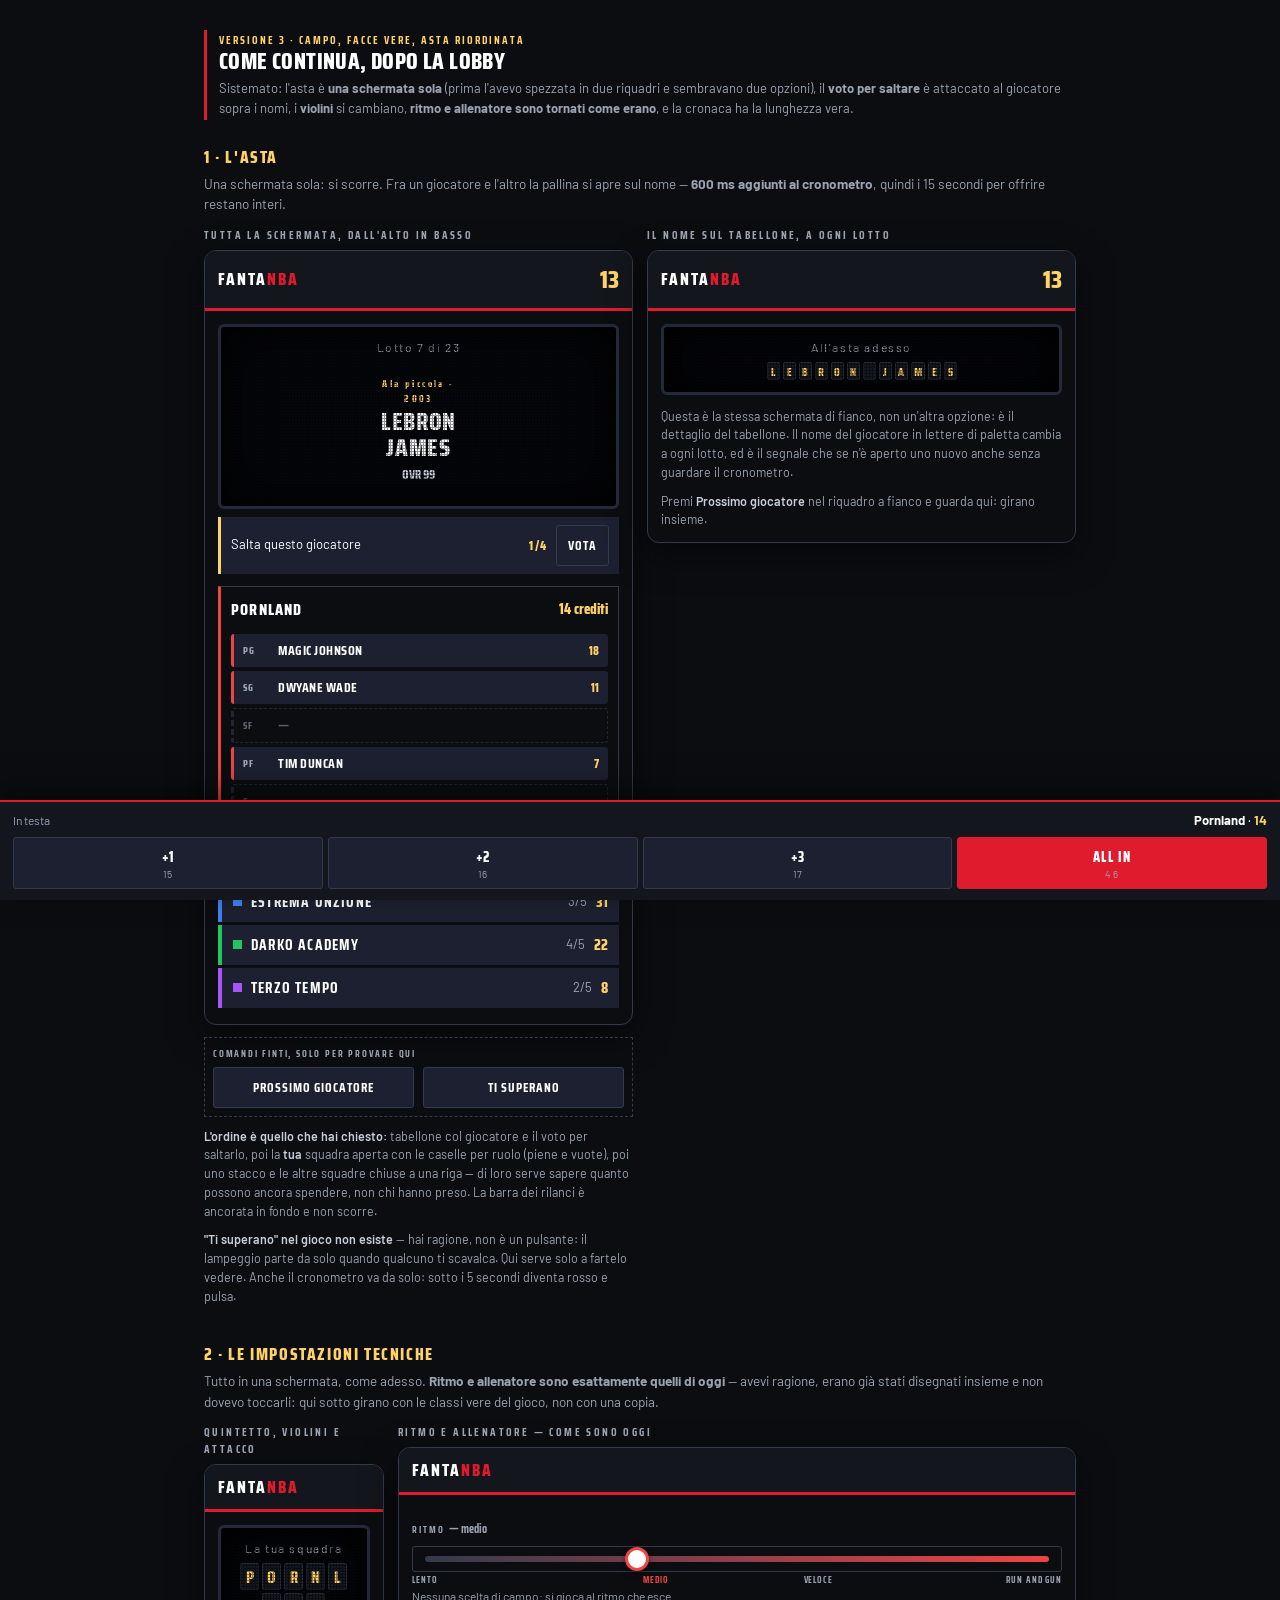
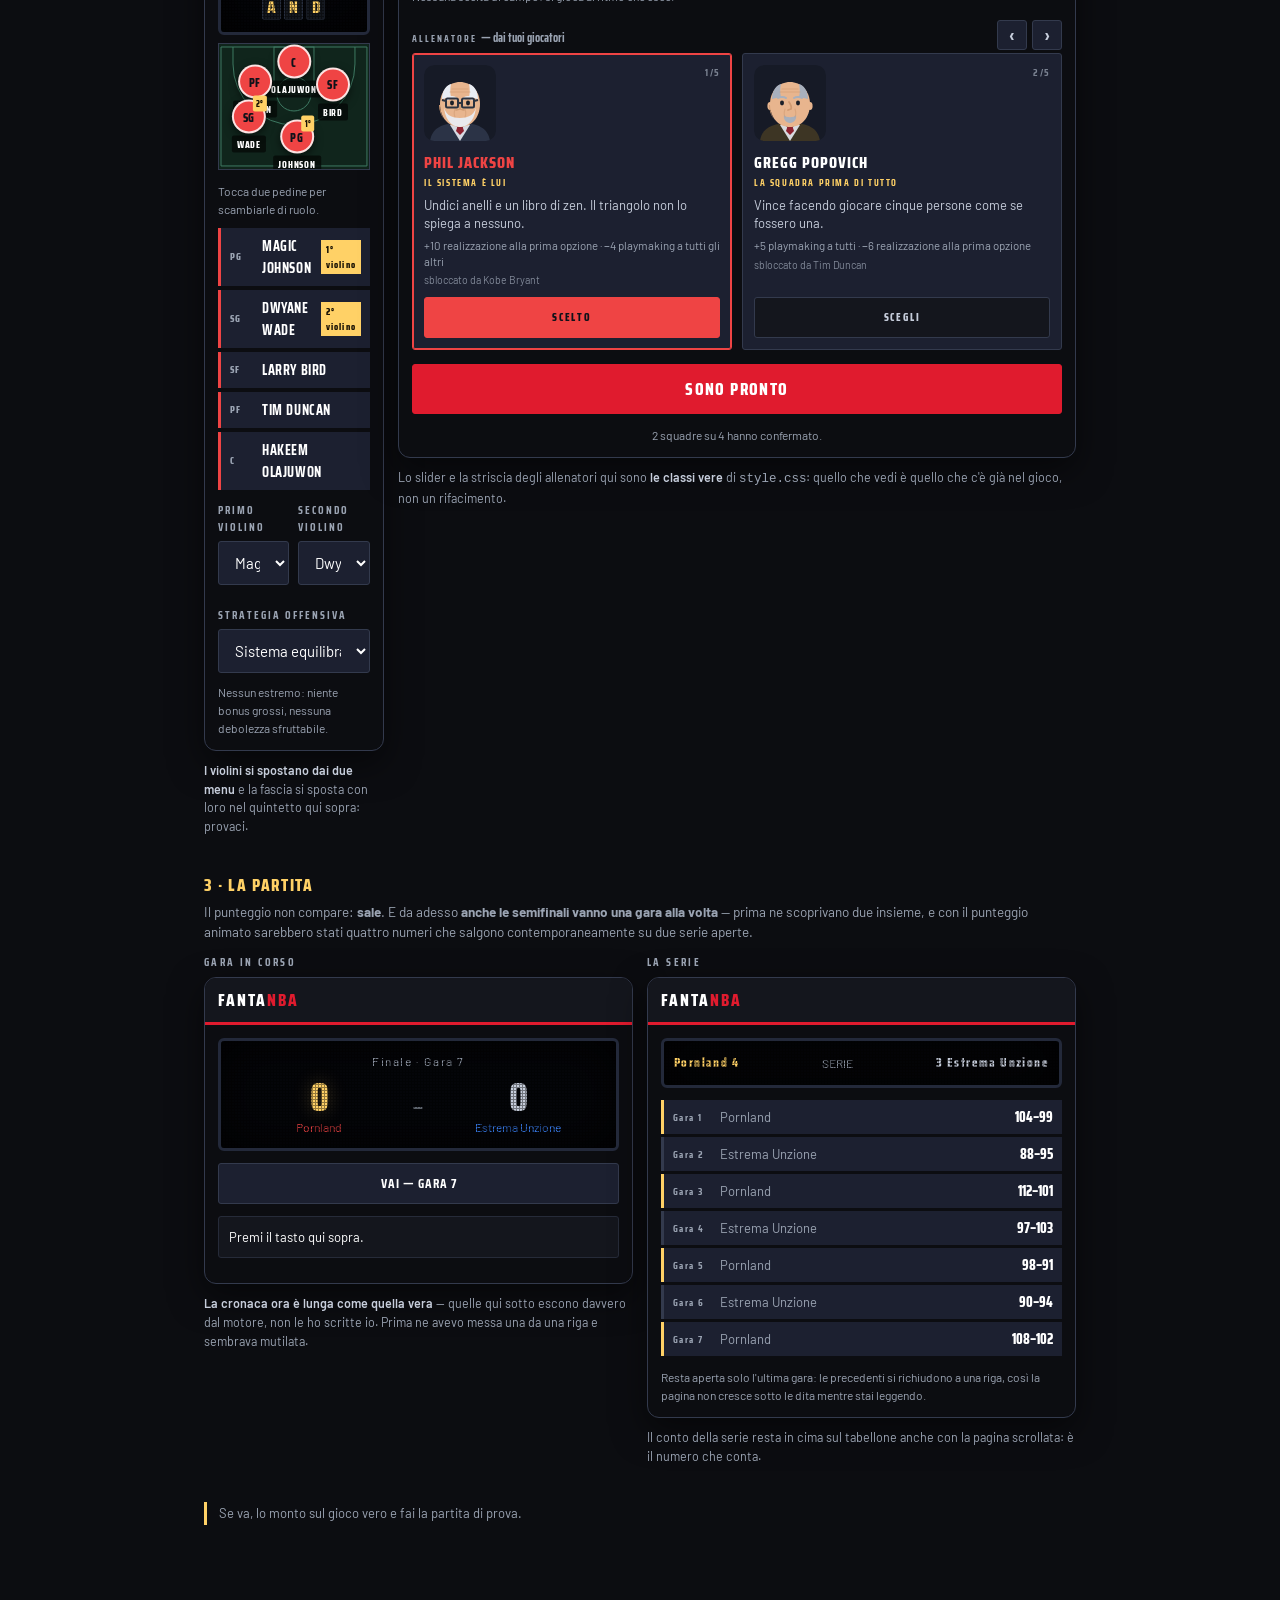
==== commit e54822f6: "anteprima: etichetta versione 3" ====
--- a/anteprima-gioco.html
+++ b/anteprima-gioco.html
@@ -168,7 +168,7 @@
 <body>
   <div class="wrap">
     <div class="intro">
-      <p class="marchio">Versione 2 · correzioni tue</p>
+      <p class="marchio">Versione 3 · campo, facce vere, asta riordinata</p>
       <h2 style="margin-bottom:6px">Come continua, dopo la lobby</h2>
       <p class="small muted">Sistemato: l'asta è <b>una schermata sola</b> (prima l'avevo spezzata in due
         riquadri e sembravano due opzioni), il <b>voto per saltare</b> è attaccato al giocatore sopra i
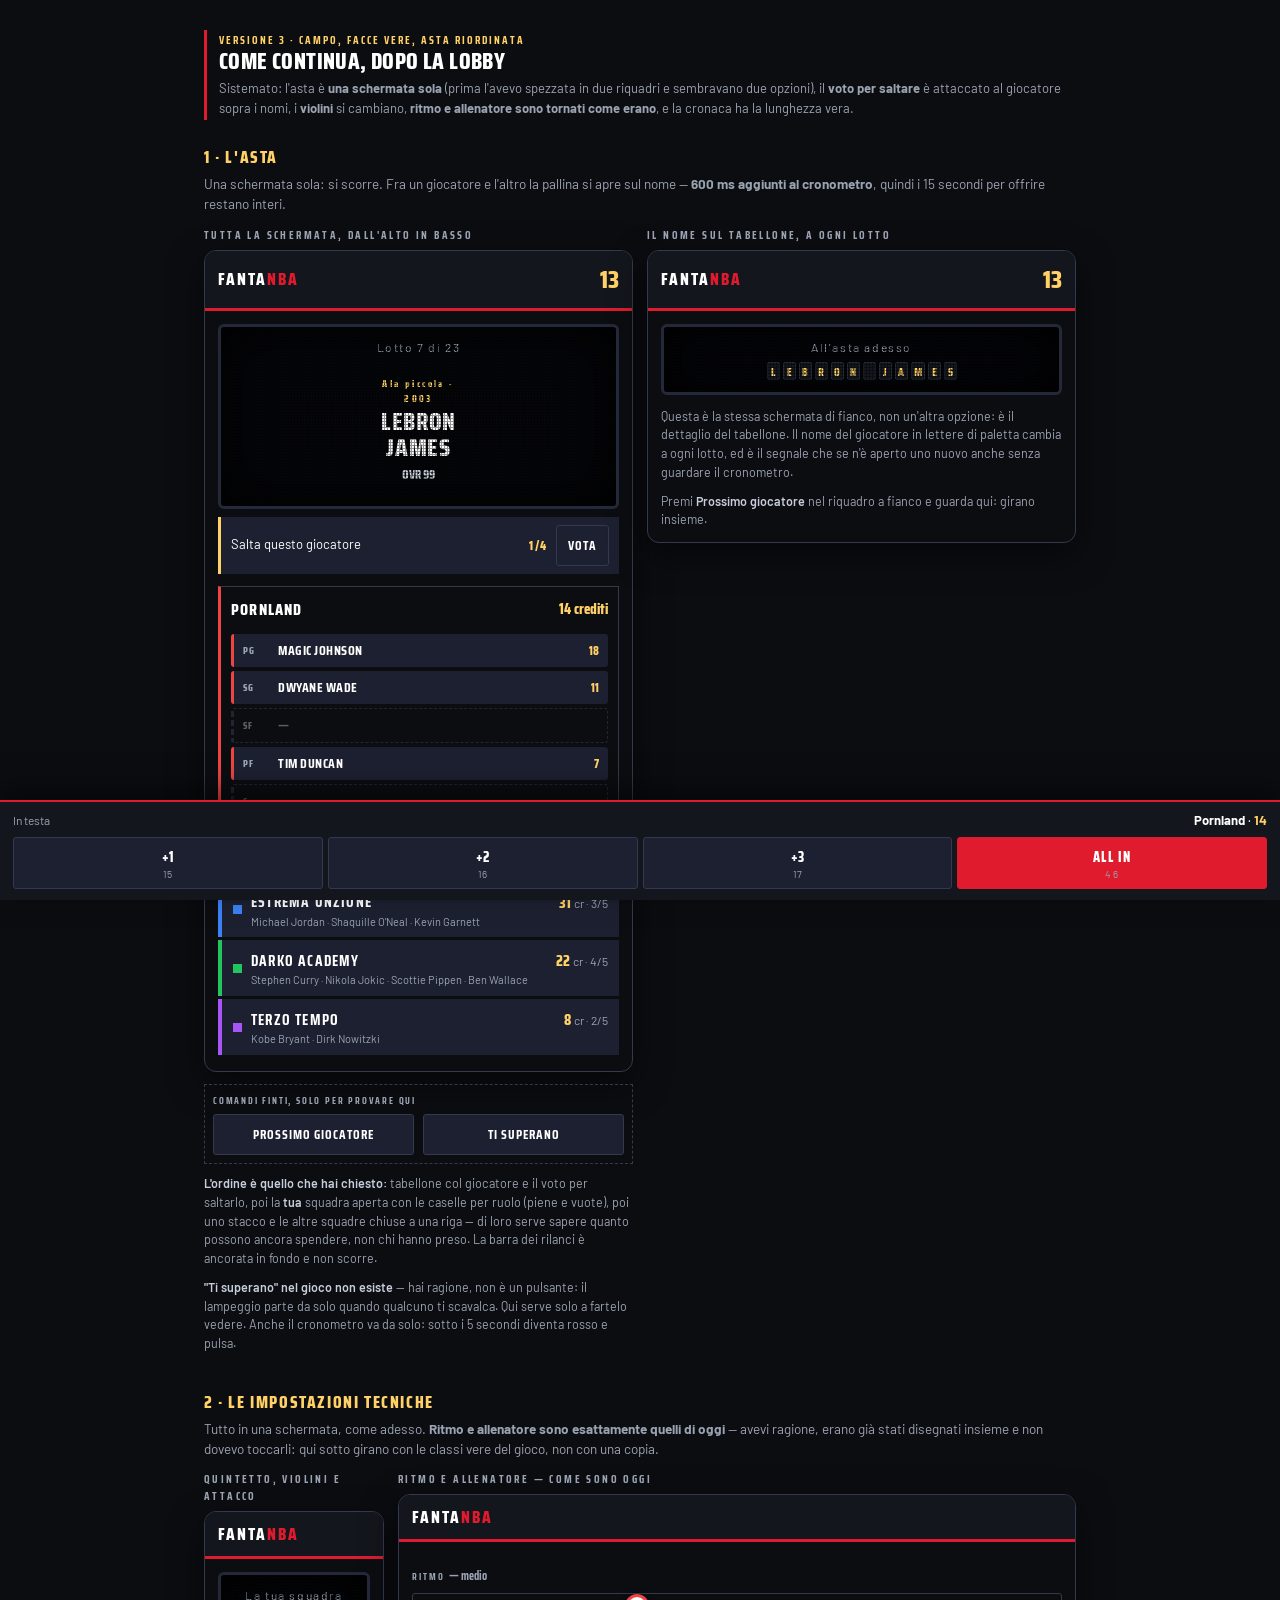
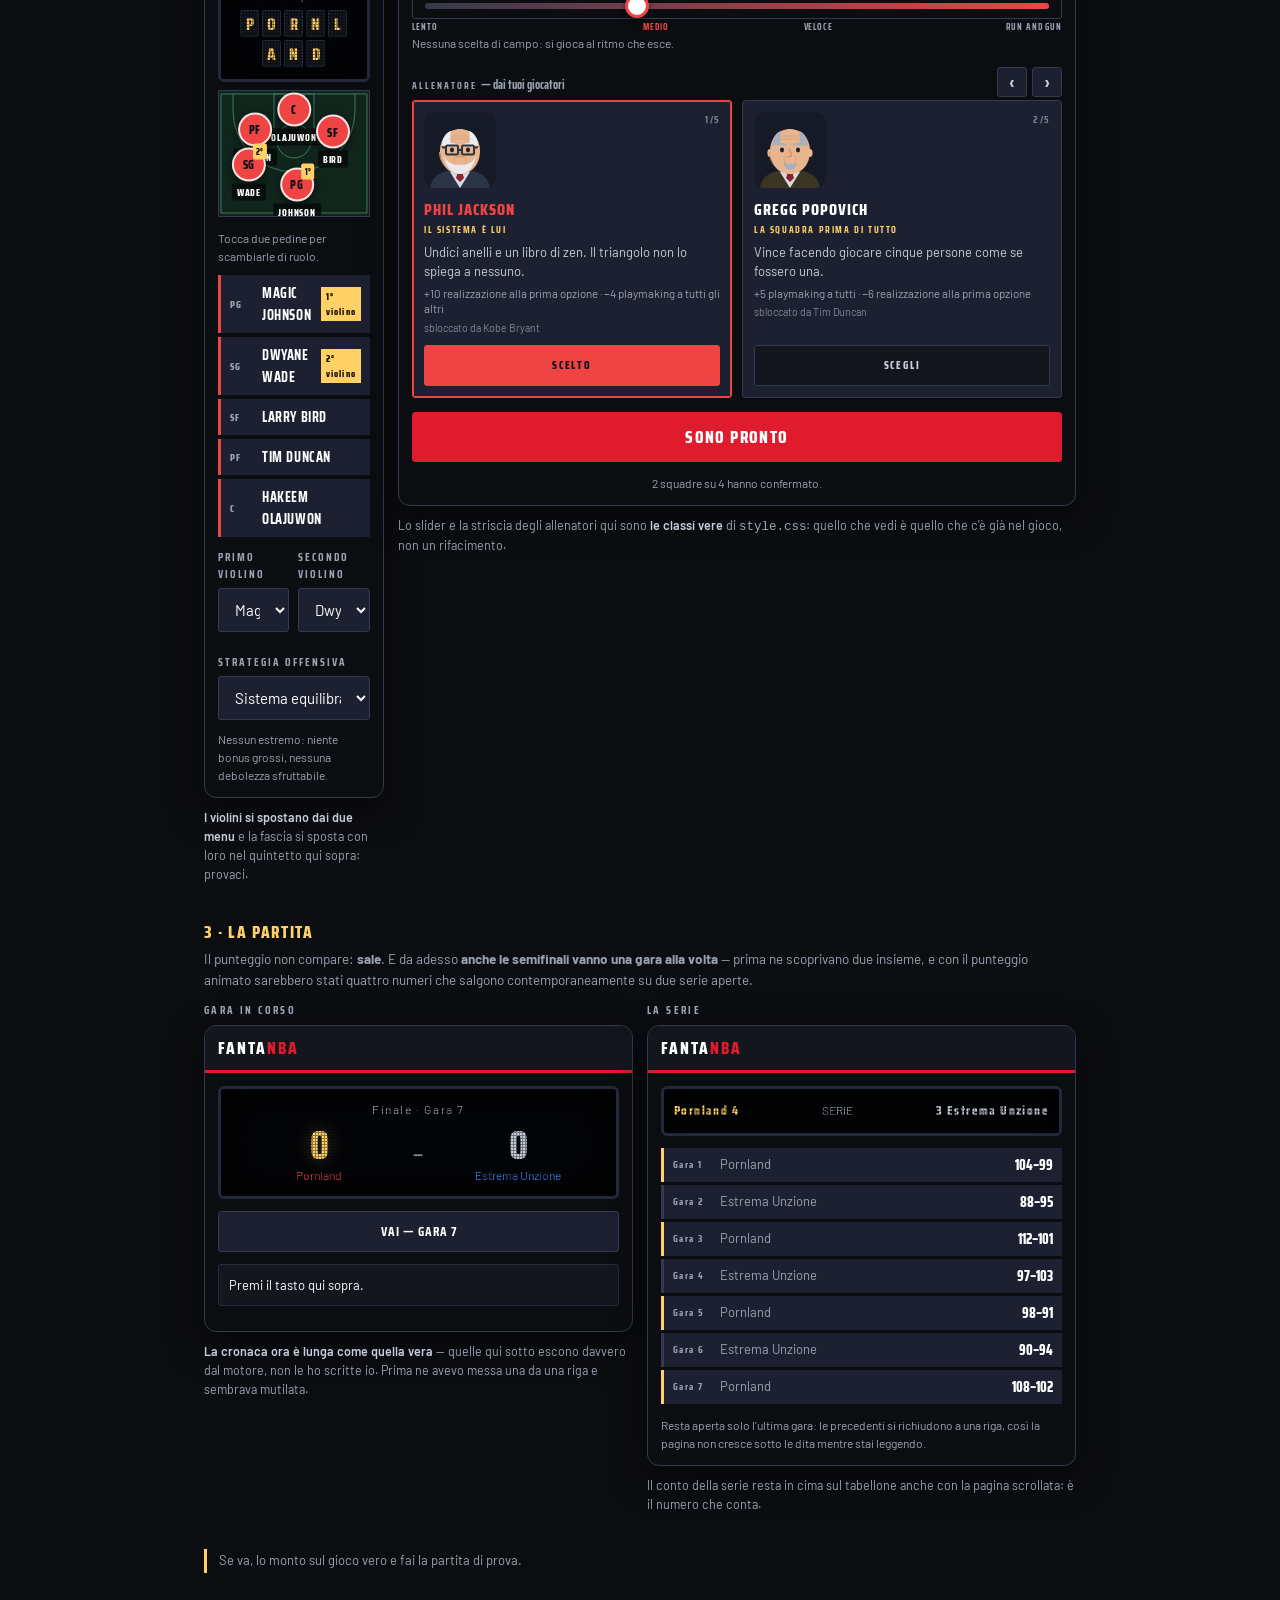
==== commit 80a4c812: "anteprima: rimetto i giocatori nelle squadre chiuse, come nel gioco Disegnando l'anteprima li avevo " ====
--- a/anteprima-gioco.html
+++ b/anteprima-gioco.html
@@ -229,14 +229,29 @@
                 </div>
               </div>
 
+              <!-- Chiuse, ma non mute: i giocatori presi si leggono senza
+                   toccare niente, piccoli e separati da un punto. Nel gioco
+                   e gia cosi, ero io che li avevo persi disegnando qui. -->
               <div class="altre">
                 <p class="tiny muted mb">Le altre squadre</p>
-                <div class="strip t-t2"><span class="dot"></span><span class="nm">Estrema Unzione</span>
-                  <span class="grow"></span><span class="small muted">3/5</span><span class="cr">31</span></div>
-                <div class="strip t-t3"><span class="dot"></span><span class="nm">Darko Academy</span>
-                  <span class="grow"></span><span class="small muted">4/5</span><span class="cr">22</span></div>
-                <div class="strip t-t4"><span class="dot"></span><span class="nm">Terzo Tempo</span>
-                  <span class="grow"></span><span class="small muted">2/5</span><span class="cr">8</span></div>
+                <div class="strip t-t2"><span class="dot"></span>
+                  <div class="grow" style="min-width:0">
+                    <div class="row spread"><span class="nm">Estrema Unzione</span>
+                      <span><span class="cr">31</span> <span class="tiny muted">cr · 3/5</span></span></div>
+                    <div class="ros">Michael Jordan · Shaquille O'Neal · Kevin Garnett</div>
+                  </div></div>
+                <div class="strip t-t3"><span class="dot"></span>
+                  <div class="grow" style="min-width:0">
+                    <div class="row spread"><span class="nm">Darko Academy</span>
+                      <span><span class="cr">22</span> <span class="tiny muted">cr · 4/5</span></span></div>
+                    <div class="ros">Stephen Curry · Nikola Jokic · Scottie Pippen · Ben Wallace</div>
+                  </div></div>
+                <div class="strip t-t4"><span class="dot"></span>
+                  <div class="grow" style="min-width:0">
+                    <div class="row spread"><span class="nm">Terzo Tempo</span>
+                      <span><span class="cr">8</span> <span class="tiny muted">cr · 2/5</span></span></div>
+                    <div class="ros">Kobe Bryant · Dirk Nowitzki</div>
+                  </div></div>
               </div>
             </div>
 
